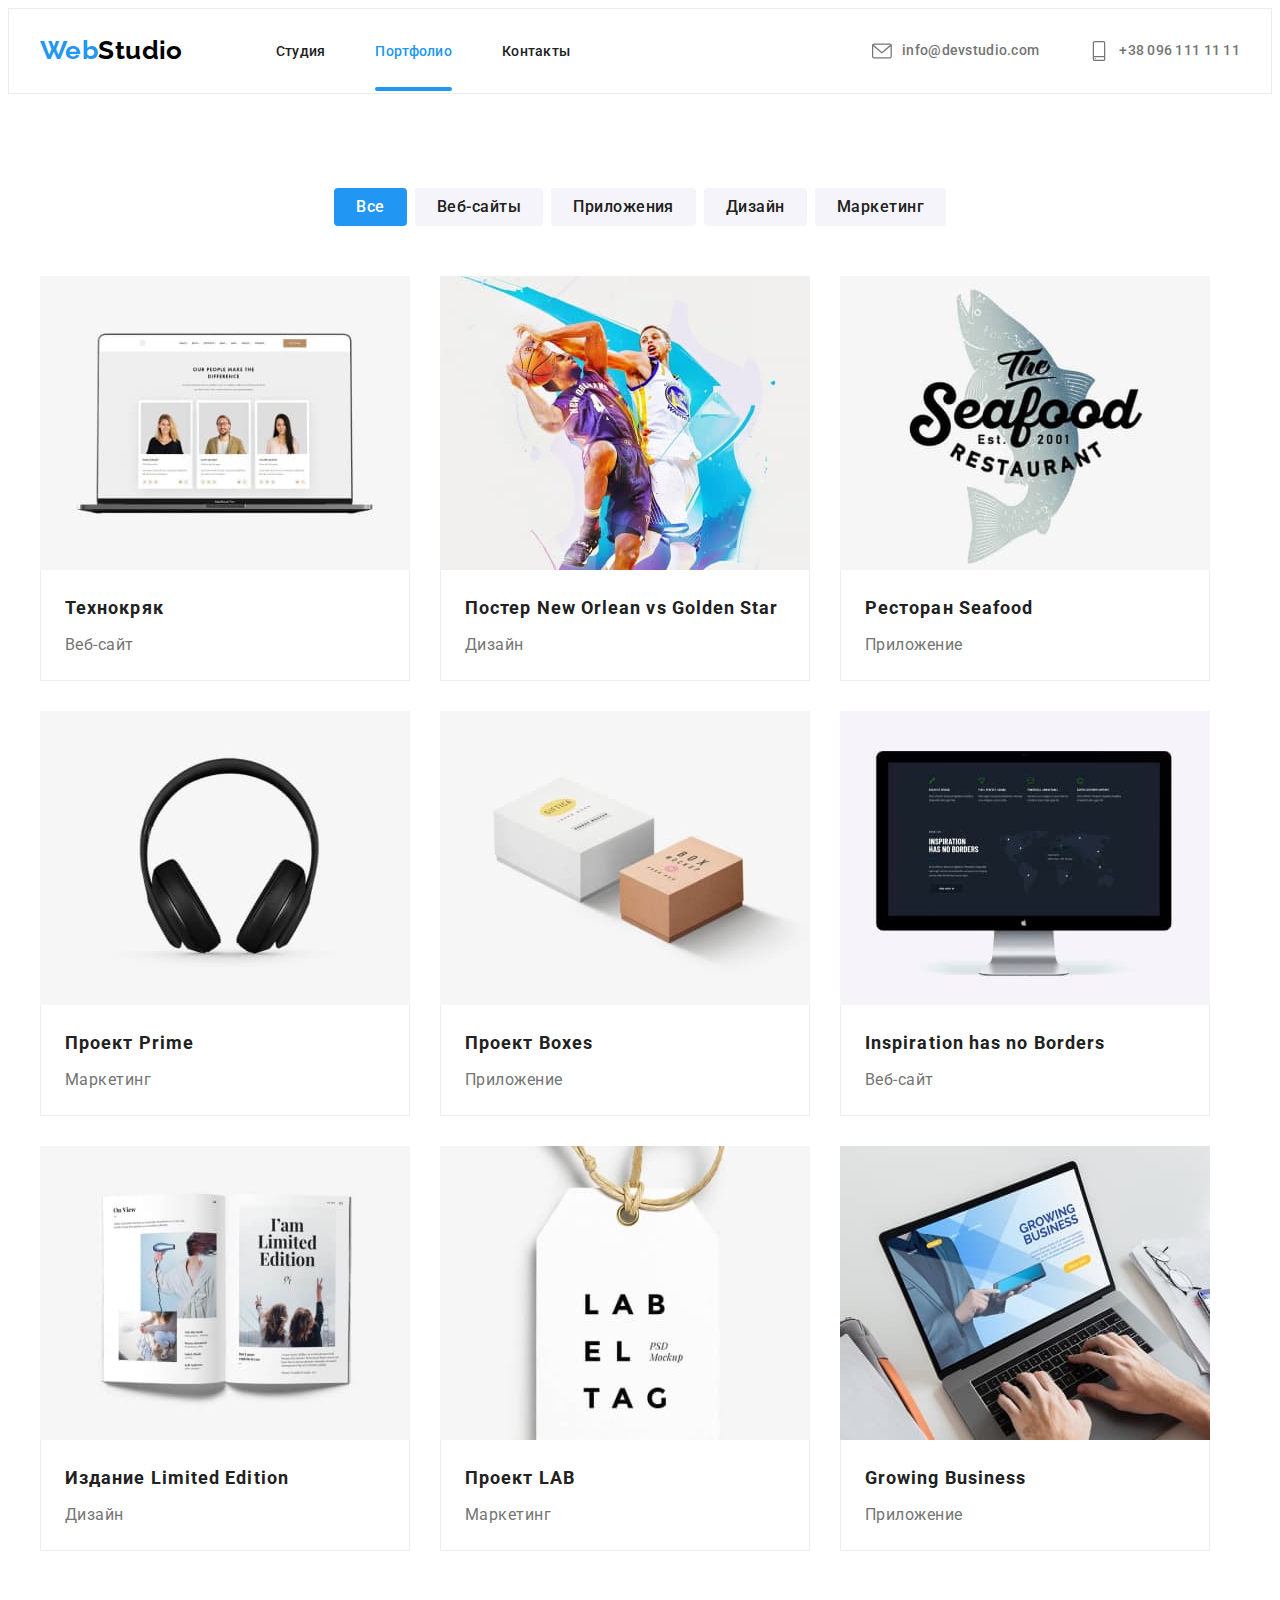
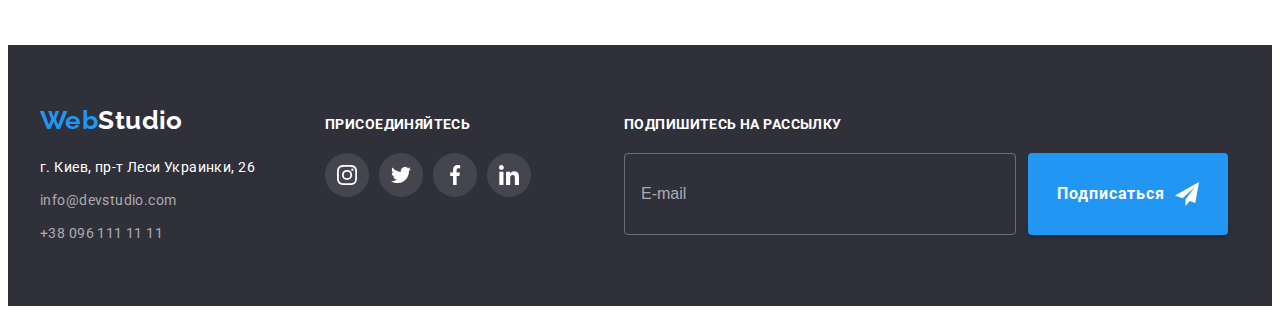
==== portfolio.html @ 76f9b417 "Додає файли ДЗ6" ====
<!DOCTYPE html>
<html lang="ru">
  <head>
    <meta charset="UTF-8" />
    <meta http-equiv="X-UA-Compatible" content="IE=edge" />
    <meta name="viewport" content="width=device-width, initial-scale=1.0" />
    <title>homework06</title>
    <link
      href="https://fonts.googleapis.com/css2?family=Raleway:wght@700&family=Roboto:wght@400;500;700;900&display=swap"
      rel="stylesheet"
    />
    <link
      rel="stylesheet"
      href="https://cdnjs.cloudflare.com/ajax/libs/modern-normalize/1.1.0/modern-normalize.min.css"
      integrity="sha512-wpPYUAdjBVSE4KJnH1VR1HeZfpl1ub8YT/NKx4PuQ5NmX2tKuGu6U/JRp5y+Y8XG2tV+wKQpNHVUX03MfMFn9Q=="
      crossorigin="anonymous"
      referrerpolicy="no-referrer"
    />
    <link rel="stylesheet" href="./css/styles.css" />
  </head>

  <body>
    <!-- Шапка сайта -->
    <header class="header">
      <div class="container page-top flex">
        <nav class="flex">
          <a href="./index.html" lang="en" class="logo link"> <span>Web</span>Studio</a>

          <ul class="site-nav list flex">
            <li class="site-nav-item"><a href="./index.html" class="link"> Студия</a></li>
            <li class="site-nav-item">
              <a href="./portfolio.html" class="link current"> Портфолио</a>
            </li>
            <li class="site-nav-item"><a href="" class="link"> Контакты</a></li>
          </ul>
        </nav>

        <ul class="contact-nav list flex">
          <li class="contact-nav-item">
            <a href="mailto:info@devstudio.com" class="link flex">
              <svg class="contact-icon" width="20" height="20">
                <use href="./images/icons.svg#icon-e-mail"></use>
              </svg>
              info@devstudio.com</a
            >
          </li>
          <li class="contact-nav-item">
            <a href="tel:+380961111111" class="link flex">
              <svg class="contact-icon" width="20" height="20">
                <use href="./images/icons.svg#icon-phone"></use>
              </svg>
              +38 096 111 11 11</a
            >
          </li>
        </ul>
      </div>
    </header>
    <main>
      <section class="section">
        <div class="container">
          <!-- Кнопки-фильтры -->
          <h1 class="visually-hidden">Наши работы</h1>
          <ul class="filter list flex">
            <li class="filter-item"><button type="button" class="button active">Все</button></li>
            <li class="filter-item"><button type="button" class="button">Веб-сайты</button></li>
            <li class="filter-item"><button type="button" class="button">Приложения</button></li>
            <li class="filter-item"><button type="button" class="button">Дизайн</button></li>
            <li class="filter-item"><button type="button" class="button">Маркетинг</button></li>
          </ul>

          <ul class="list examples flex">
            <li class="example-item">
              <a href="" class="link">
                <div class="example-thumb">
                  <img src="./images/tehnokryak.jpg" alt="Люди на экране монитора" width="370" />
                  <div class="example-overlay">
                    <p>
                      Ресурс предлагает комплексные предложения с разным уровнем функционала и
                      сервисов. Все это позволит посетителю получить исчерпывающие сведения о
                      компании или частном лице.
                    </p>
                  </div>
                </div>

                <div class="example-item-descr">
                  <h2 class="title">Технокряк</h2>
                  <p class="text">Веб-сайт</p>
                </div>
              </a>
            </li>

            <li class="example-item">
              <a href="" class="link">
                <div class="example-thumb">
                  <img src="./images/neworlean.jpg" alt="Игроки двух команд" width="370" />
                  <div class="example-overlay">
                    <p>
                      Ресурс предлагает комплексные предложения с разным уровнем функционала и
                      сервисов. Все это позволит посетителю получить исчерпывающие сведения о
                      компании или частном лице.
                    </p>
                  </div>
                </div>

                <div class="example-item-descr">
                  <h2 class="title">Постер New Orlean vs Golden Star</h2>
                  <p class="text">Дизайн</p>
                </div>
              </a>
            </li>

            <li class="example-item">
              <a href="" class="link">
                <div class="example-thumb">
                  <img src="./images/seafood.jpg" alt="Логотип ресторана" width="370" />
                  <div class="example-overlay">
                    <p>
                      Ресурс предлагает комплексные предложения с разным уровнем функционала и
                      сервисов. Все это позволит посетителю получить исчерпывающие сведения о
                      компании или частном лице.
                    </p>
                  </div>
                </div>

                <div class="example-item-descr">
                  <h2 class="title">Ресторан Seafood</h2>
                  <p class="text">Приложение</p>
                </div>
              </a>
            </li>

            <li class="example-item">
              <a href="" class="link">
                <div class="example-thumb">
                  <img src="./images/prime.jpg" alt="Наушники" width="370" />
                  <div class="example-overlay">
                    <p>
                      Ресурс предлагает комплексные предложения с разным уровнем функционала и
                      сервисов. Все это позволит посетителю получить исчерпывающие сведения о
                      компании или частном лице.
                    </p>
                  </div>
                </div>

                <div class="example-item-descr">
                  <h2 class="title">Проект Prime</h2>
                  <p class="text">Маркетинг</p>
                </div>
              </a>
            </li>

            <li class="example-item">
              <a href="" class="link">
                <div class="example-thumb">
                  <img src="./images/boxes.jpg" alt="Коробки" width="370" />
                  <div class="example-overlay">
                    <p>
                      Ресурс предлагает комплексные предложения с разным уровнем функционала и
                      сервисов. Все это позволит посетителю получить исчерпывающие сведения о
                      компании или частном лице.
                    </p>
                  </div>
                </div>

                <div class="example-item-descr">
                  <h2 class="title">Проект Boxes</h2>
                  <p class="text">Приложение</p>
                </div>
              </a>
            </li>

            <li class="example-item">
              <a href="" class="link">
                <div class="example-thumb">
                  <img src="./images/inspiration.jpg" alt="Монитор" width="370" />
                  <div class="example-overlay">
                    <p>
                      Ресурс предлагает комплексные предложения с разным уровнем функционала и
                      сервисов. Все это позволит посетителю получить исчерпывающие сведения о
                      компании или частном лице.
                    </p>
                  </div>
                </div>

                <div class="example-item-descr">
                  <h2 class="title">Inspiration has no Borders</h2>
                  <p class="text">Веб-сайт</p>
                </div>
              </a>
            </li>

            <li class="example-item">
              <a href="" class="link">
                <div class="example-thumb">
                  <img src="./images/limedition.jpg" alt="Журнал" width="370" />
                  <div class="example-overlay">
                    <p>
                      Ресурс предлагает комплексные предложения с разным уровнем функционала и
                      сервисов. Все это позволит посетителю получить исчерпывающие сведения о
                      компании или частном лице.
                    </p>
                  </div>
                </div>

                <div class="example-item-descr">
                  <h2 class="title">Издание Limited Edition</h2>
                  <p class="text">Дизайн</p>
                </div>
              </a>
            </li>

            <li class="example-item">
              <a href="" class="link">
                <div class="example-thumb">
                  <img src="./images/lab.jpg" alt="Бирка" width="370" />
                  <div class="example-overlay">
                    <p>
                      Ресурс предлагает комплексные предложения с разным уровнем функционала и
                      сервисов. Все это позволит посетителю получить исчерпывающие сведения о
                      компании или частном лице.
                    </p>
                  </div>
                </div>
                <div class="example-item-descr">
                  <h2 class="title">Проект LAB</h2>
                  <p class="text">Маркетинг</p>
                </div>
              </a>
            </li>

            <li class="example-item">
              <a href="" class="link">
                <div class="example-thumb">
                  <img
                    src="./images/growbusiness.jpg"
                    alt="Человек использует приложение"
                    width="370"
                  />
                  <div class="example-overlay">
                    <p>
                      Ресурс предлагает комплексные предложения с разным уровнем функционала и
                      сервисов. Все это позволит посетителю получить исчерпывающие сведения о
                      компании или частном лице.
                    </p>
                  </div>
                </div>
                <div class="example-item-descr">
                  <h2 class="title">Growing Business</h2>
                  <p class="text">Приложение</p>
                </div>
              </a>
            </li>
          </ul>
        </div>
      </section>
    </main>

    <!-- Футер -->
    <footer class="footer">
      <div class="container page-bottom flex">
        <div class="contacts">
          <a href="./index.html" lang="en" class="footer-logo link"> <span> Web</span>Studio</a>

          <address>
            <ul class="footer-nav list">
              <li><a href="" class="adress link"> г. Киев, пр-т Леси Украинки, 26</a></li>
              <li><a href="" class="email link"> info@devstudio.com</a></li>
              <li><a href="" class="tel link"> +38 096 111 11 11</a></li>
            </ul>
          </address>
        </div>

        <div class="social">
          <h3 class="social-title">присоединяйтесь</h3>
          <ul class="social-list list flex">
            <li>
              <a href="" class="social-link flex">
                <svg class="social-icon" width="20" height="20">
                  <use href="./images/icons.svg#icon-instagram"></use>
                </svg>
              </a>
            </li>
            <li>
              <a href="" class="social-link flex">
                <svg class="social-icon" width="20" height="20">
                  <use href="./images/icons.svg#icon-twitter"></use>
                </svg>
              </a>
            </li>
            <li>
              <a href="" class="social-link flex">
                <svg class="social-icon" width="20" height="20">
                  <use href="./images/icons.svg#icon-facebook"></use>
                </svg>
              </a>
            </li>
            <li>
              <a href="" class="social-link flex">
                <svg class="social-icon" width="20" height="20">
                  <use href="./images/icons.svg#icon-linkedin"></use>
                </svg>
              </a>
            </li>
          </ul>
        </div>

        <form class="subscrip">
          <h3 class="subscrip-title">Подпишитесь на рассылку</h3>
          <div class="flex">
            <input type="email" placeholder="E-mail" class="subscrip-input" />
            <button type="submit" class="subscrip-button">
              Подписаться
              <svg class="subscrip-icon" width="24" height="24">
                <use href="./images/icons.svg#icon-send"></use>
              </svg>
            </button>
          </div>
        </form>
      </div>
    </footer>
  </body>
</html>
---- css/styles.css ----
:root {
  /* Text color */
  --primary-text-color: #212121;
  --secondary-text-color: #757575;
  --accent-color: #2196f3;
  --studio-in-heder: #000000;

  /* Bg color */
  --primery-background-color: #ffffff;
  --secondary-background-color: #f5f4fa;
  --background-color-footer: #2f303a;
  --background-color-hero: #c4c4c4;
  --icon-color: #afb1b8;

  /* Grid */
  /* Others */
  --timing-function: cubic-bezier(0.4, 0, 0.2, 1);
}

body {
  background-color: var(--primery-background-color);
  color: var(--primary-text-color);
  font-family: Roboto, sans-serif;
  font-size: 14px;
  letter-spacing: 0.03em;
}

/* Utils */
.list {
  padding: 0;
  margin: 0;
  list-style: none;
}

.link {
  text-decoration: none;
}

.flex {
  display: flex;
}

.container {
  margin-left: auto;
  margin-right: auto;
  width: 1200px;
  padding-left: 15px;
  padding-right: 15px;
}

img {
  display: block;
}

/* Шапка сайта */
.header {
  border: 1px solid #ececec;
}

.page-top {
  justify-content: space-between;
  align-items: center;
}

.logo {
  padding-top: 24px;
  padding-bottom: 25px;
  margin-right: 93px;

  color: var(--studio-in-heder);
  font-family: Raleway, sans-serif;
  font-weight: 700;
  font-size: 26px;
  line-height: 1.19;
}

.logo span {
  color: var(--accent-color);
}

/* Site nav */

.header nav {
  justify-content: center;
  align-items: center;
}

.site-nav-item:not(:last-child),
.contact-nav-item:not(:last-child) {
  margin-right: 50px;
}

.site-nav .link,
.contact-nav .link {
  padding-top: 32px;
  padding-bottom: 32px;
  justify-content: center;
  align-items: center;

  color: var(--primary-text-color);
  font-weight: 500;
  line-height: 1.14;
  letter-spacing: 0.02em;
  transition: color 250ms var(--timing-function);
}

.contact-nav .link {
  color: var(--secondary-text-color);
}

.contact-nav-item {
  align-items: center;
}

.site-nav-item .link:hover,
.site-nav-item .link:focus {
  color: var(--accent-color);
}

.contact-nav-item .link:hover,
.contact-nav-item .link:focus {
  color: var(--accent-color);
}

.contact-icon {
  margin-right: 10px;
  fill: var(--secondary-text-color);
  transition: fill 250ms var(--timing-function);
}

.contact-nav-item .link:hover .contact-icon,
.contact-nav-item .link:focus .contact-icon {
  fill: var(--accent-color);
}

.site-nav .link.current {
  color: var(--accent-color);
  /* outline: 1px solid red; */
  position: relative;
}

.site-nav .link.current::after {
  content: ' ';
  display: block;
  margin-top: 28px;
  position: absolute;
  bottom: 0;
  left: 0;
  width: 100%;
  height: 4px;
  background-color: var(--accent-color);
  border-radius: 2px;
}

/* Hero */
.hero {
  padding-top: 200px;
  padding-bottom: 200px;
  text-align: center;
  max-width: 1600px;
  margin-left: auto;
  margin-right: auto;
  background-image: linear-gradient(to right, rgba(47, 48, 58, 0.4), rgba(47, 48, 58, 0.4)),
    url(../images/bg-picture.jpg);
  background-size: cover;
  background-repeat: no-repeat;
  background-position: center;

  background-color: var(--background-color-hero);
}

.hero-title {
  margin-top: 0;
  margin-bottom: 30px;
  margin-left: auto;
  margin-right: auto;
  width: 696px;

  color: var(--primery-background-color);
  font-weight: 900;
  font-size: 44px;
  line-height: 1.36;
  letter-spacing: 0.06em;
  text-transform: uppercase;
}

.hero .button,
.subscrip-button,
.form-button {
  min-width: 200px;
  padding: 10px 10px;
  border-width: 0;

  color: var(--primery-background-color);
  background-color: var(--accent-color);
  font-family: inherit;
  font-weight: 700;
  font-size: 16px;
  line-height: 1.88;
  letter-spacing: 0.06em;
  box-shadow: 0px 4px 4px rgba(0, 0, 0, 0.15);
  border-radius: 4px;
  cursor: pointer;

  transition: background-color 250ms var(--timing-function);
}

.hero .button:hover,
.hero .button:focus {
  background-color: #188ce8;
}

/* Section */
.section {
  padding-top: 94px;
  padding-bottom: 94px;
}

.section-title {
  margin-top: 0;
  margin-bottom: 50px;

  color: var(--primary-text-color);
  font-size: 36px;
  line-height: 1.17;
  text-align: center;
}

/* Преимущества */

.visually-hidden {
  position: absolute;
  white-space: nowrap;
  width: 1px;
  height: 1px;
  overflow: hidden;
  border: 0;
  padding: 0;
  clip: rect(0 0 0 0);
  clip-path: inset(50%);
  margin: -1px;
}

.feature {
  padding-bottom: 0;
}

.feature-item {
  width: calc((100%-90px) / 4);
}

.feature-item:not(:last-child) {
  margin-right: 30px;
}

.feature-icon {
  background-color: var(--secondary-background-color);
  height: 120px;
  margin-bottom: 30px;
  justify-content: center;
  align-items: center;
}

.feature-list .title {
  margin-top: 0;
  margin-bottom: 10px;

  font-size: 14px;
  line-height: 1.14;
  text-transform: uppercase;
}

.feature-list .text {
  margin-top: 0;
  margin-bottom: 0;

  color: var(--secondary-text-color);
  font-weight: 400;
  line-height: 1.71;
}

/*  Чем мы занимаемся*/

.activvity-item:not(:last-child) {
  margin-right: 30px;
}

.activvity-item {
  position: relative;
}

.activvity-item-text {
  position: absolute;
  right: 0;
  bottom: 0;
  margin: 0;
  padding-top: 27px;
  padding-bottom: 27px;
  width: 370px;
  height: 70px;
  background-color: rgba(47, 48, 58, 0.8);
  font-weight: 700;
  line-height: 1.14;
  text-align: center;
  text-transform: uppercase;

  color: var(--primery-background-color);
}

/*   Наша команда */
.team-member-item {
  width: calc((100%-90px) / 4);
  box-shadow: 0px 1px 3px rgba(0, 0, 0, 0.12), 0px 1px 1px rgba(0, 0, 0, 0.14),
    0px 2px 1px rgba(0, 0, 0, 0.2);
  border-radius: 0px 0px 4px 4px;
}

.team-member-item:not(:last-child) {
  margin-right: 30px;
}
.team-member-descr {
  padding-top: 30px;
  padding-bottom: 30px;
  text-align: center;
}

.team-member .title {
  margin-top: 0;
  margin-bottom: 10px;

  font-weight: 500;
  font-size: 16px;
  line-height: 1.19;
}

.team-member .text {
  margin-top: 0;
  margin-bottom: 16px;

  color: var(--secondary-text-color);
  font-size: 16px;
  line-height: 1.19;
}
.team {
  background-color: var(--secondary-background-color);
}

.social-list {
  justify-content: center;
}

.social-link {
  width: 44px;
  height: 44px;
  justify-content: center;
  align-items: center;
  border-radius: 50%;
  transition: background-color 250ms var(--timing-function);
}

.social-link:hover,
.social-link:focus {
  background-color: var(--accent-color);
}

.social-list li:not(:last-child) {
  margin-right: 10px;
}
.social-icon {
  fill: var(--icon-color);
  transition: fill 250ms var(--timing-function);
}

.social-link:hover .social-icon,
.social-link:focus .social-icon {
  fill: var(--primery-background-color);
}

/* Постоянные клиенты */
.client-list {
  justify-content: center;
}

.client-list li:not(:last-child) {
  margin-right: 30px;
}

.client-item {
  justify-content: center;
  align-items: center;
  width: 170px;
  height: 92px;
  border: 1px solid var(--icon-color);
  border-radius: 4px;
  transition: border-color 250ms var(--timing-function);
}

.client-item:hover,
.client-item:focus {
  border-color: var(--accent-color);
}

.client-icon {
  fill: var(--icon-color);
  transition: fill 250ms var(--timing-function);
}

.client-item:hover .client-icon,
.client-item:focus .client-icon {
  fill: var(--accent-color);
}

/* Футер */
.footer {
  background-color: var(--background-color-footer);
  padding-top: 60px;
  padding-bottom: 60px;
}
.page-bottom {
  align-items: baseline;
}

.contacts {
  margin-right: 70px;
}

.footer-logo {
  display: block;

  margin-bottom: 20px;

  color: var(--primery-background-color);
  font-family: Raleway, sans-serif;
  font-weight: 700;
  font-size: 26px;
  line-height: 1.19;
}

.footer-logo span {
  color: var(--accent-color);
}

.footer-nav li:not(:last-child) {
  margin-bottom: 9px;
}

.footer-nav .adress {
  color: var(--primery-background-color);
  font-weight: 400;
  line-height: 1.71;
  font-style: normal;
}

.footer-nav .email,
.footer-nav .tel {
  margin-top: 9px;

  color: rgba(255, 255, 255, 0.6);
  font-weight: 400;
  line-height: 1.71;
  font-style: normal;
}

.footer-nav .email:hover,
.footer-nav .email:focus,
.footer-nav .tel:hover,
.footer-nav .tel:focus {
  color: var(--accent-color);
}
.social .social-link {
  background-color: rgba(255, 255, 255, 0.1);
  transition: background-color 250ms var(--timing-function);
}
.social {
  margin-right: 93px;
}

.social .social-link:hover,
.social .social-link:focus {
  background-color: var(--accent-color);
}
.social .social-list {
  padding-bottom: 0;
}
.social .social-icon {
  fill: var(--primery-background-color);
}

.social-title,
.subscrip-title {
  font-weight: 700;
  font-size: 14px;
  line-height: 1.14;
  text-transform: uppercase;
  color: var(--primery-background-color);
  margin-bottom: 20px;
  margin-top: 0;
}

.subscrip-input {
  width: 358px;
  height: 50px;
  margin-right: 12px;
  padding: 15px 16px;
  border: 1px solid rgba(255, 255, 255, 0.3);
  border-radius: 4px;
  background-color: transparent;
  color: rgba(255, 255, 255, 0.6);
}

.subscrip-button {
  display: inline-flex;
  justify-content: center;
  align-items: center;
}
.subscrip-icon {
  margin-left: 10px;
  fill: var(--primery-background-color);
}

.subscrip .subscrip-input::placeholder {
  font-weight: 400;
  font-size: 16px;
  line-height: 1.25;
  color: rgba(255, 255, 255, 0.6);
}

/* Страница  Portfolio */

.filter {
  justify-content: center;
  margin-bottom: 50px;
}
.filter-item:not(:last-child) {
  margin-right: 8px;
}

.button {
  min-width: 73px;
  padding: 6px 22px;
  border-radius: 4px;
  border: none;
  box-shadow: none;

  color: var(--primary-text-color);
  background-color: var(--secondary-background-color);
  font-family: inherit;
  font-weight: 500;
  font-size: 16px;
  line-height: 1.62;
  letter-spacing: 0.03em;
  text-align: center;
  cursor: pointer;

  transition: background-color 250ms var(--timing-function), color 250ms var(--timing-function),
    box-shadow 250ms var(--timing-function);
}

.button:hover,
.button:focus {
  color: var(--primery-background-color);
  background-color: var(--accent-color);
  box-shadow: 0px 3px 1px rgba(0, 0, 0, 0.1), 0px 1px 2px rgba(0, 0, 0, 0.08),
    0px 2px 2px rgba(0, 0, 0, 0.12);
}

.button.active {
  color: var(--primery-background-color);
  background-color: var(--accent-color);
}

/* Примеры работ */
.examples {
  flex-wrap: wrap;
}
.example-item {
  width: 370px;
  margin-right: 30px;
  margin-bottom: 30px;
}

.example-item .link {
  display: block;
  box-shadow: none;
  transition: box-shadow 250ms var(--timing-function);
}

.example-item .link:hover,
.example-item .link:focus {
  box-shadow: 0px 1px 1px rgba(0, 0, 0, 0.12), 0px 4px 4px rgba(0, 0, 0, 0.06),
    1px 4px 6px rgba(0, 0, 0, 0.16);
}

.example-item:nth-child(3n) {
  margin-right: 0;
}

.example-item:nth-last-child(-n + 3) {
  margin-bottom: 0;
}

.example-thumb {
  position: relative;
  overflow: hidden;
}

.example-overlay {
  position: absolute;
  top: 0;
  right: 0;
  width: 100%;
  height: 100%;
  padding: 63px 24px;

  transform: translateY(100%);
  transition: transform 250ms var(--timing-function);
  opacity: 1;

  font-weight: 400;
  font-size: 18px;
  line-height: 1.56;
  letter-spacing: 0.03em;
  color: #ffffff;
  background: rgba(33, 150, 243, 0.9);
}
.example-item:hover .example-overlay {
  transform: translateY(0%);
}

.example-item-descr {
  padding-top: 20px;
  padding-bottom: 20px;
  padding-left: 24px;
  padding-right: 24px;
  border-bottom: 1px solid #eeeeee;
  border-right: 1px solid #eeeeee;
  border-left: 1px solid #eeeeee;
}

.examples .text {
  margin-top: 0;
  margin-bottom: 0;

  color: var(--secondary-text-color);
  font-weight: 400;
  font-size: 16px;
  line-height: 1.88;
  letter-spacing: 0.03em;
}

.examples .title {
  margin-top: 0;
  margin-bottom: 4px;

  color: var(--primary-text-color);
  font-weight: 700;
  font-size: 18px;
  line-height: 2;
  letter-spacing: 0.06em;
}

/* Модальное окно */
.backdrop {
  position: fixed;
  left: 0;
  top: 0;

  width: 100%;
  height: 100%;
  background-color: rgba(0, 0, 0, 0.4);
  opacity: 1;
  visibility: visible;

  transition: visibility 550ms var(--timing-function), opacity 550ms var(--timing-function);
}
.backdrop.is-hidden {
  visibility: hidden;
  opacity: 0;
  pointer-events: none;
}

.backdrop.is-hidden .modal {
  transform: translate(-50%, -50%) scale(0.2);
}

.modal {
  position: absolute;
  top: 50%;
  left: 50%;
  padding: 40px;
  width: 528px;
  min-height: 581px;
  background-color: var(--primery-background-color);
  transform: translate(-50%, -50%) scale(1);

  transition: transform 500ms var(--timing-function);
}

.modal-button {
  position: fixed;
  top: 8px;
  right: 8px;
  width: 30px;
  height: 30px;
  border: 1px solid rgba(0, 0, 0, 0.1);
  border-radius: 50%;
  padding: 6px;
  justify-content: center;
  align-items: center;
  background-color: var(--primery-background-color);
  fill: #000000;
  cursor: pointer;
}

.modal-icon {
  fill: #000000;

  transition: fill 250ms var(--timing-function);
}

.modal-button:hover .modal-icon,
.modal-button:focus .modal-icon {
  fill: var(--accent-color);
}

.modal-button:hover,
.modal-button:focus {
  outline: transparent;
}

.modal-title {
  margin-top: 0;
  margin-bottom: 12px;
  font-weight: 700;
  font-size: 20px;
  line-height: 23px;
  text-align: center;
}
/* Форма */

.form-field {
  position: relative;
  flex-direction: column;
  margin-bottom: 10px;
}

.form-label {
  margin-bottom: 4px;
  font-weight: 400;
  font-size: 12px;
  line-height: 1.14;
  letter-spacing: 0.01em;
  color: var(--secondary-text-color);
}

.form-input {
  border: 1px solid rgba(33, 33, 33, 0.2);
  border-radius: 4px;
  padding: 12px 11px;
  padding-left: 42px;
  height: 40px;
  outline: transparent;

  transition: border 250ms var(--timing-function);
}

.form-icon {
  position: absolute;
  bottom: 11px;
  left: 12px;
  fill: var(--primary-text-color);
  pointer-events: none;

  transition: fill 250ms var(--timing-function);
}

.form-field:hover .form-icon,
.form-field:focus-within .form-icon {
  fill: var(--accent-color);
}

.form-field:hover .form-input,
.form-field:focus-within .form-input {
  border: 1px solid #2196f3;
}

.form-field.comment {
  margin-bottom: 20px;
}
.form-field.comment .comment-text {
  min-height: 120px;
  padding: 12px 16px;
  border: 1px solid rgba(33, 33, 33, 0.2);
  border-radius: 4px;
  outline: transparent;
  resize: none;

  transition: border 250ms var(--timing-function);
}

.form-field:hover .comment-text,
.form-field:focus-within .comment-text {
  border: 1px solid #2196f3;
}

.form-field.comment .comment-text::placeholder {
  font-weight: 400;
  font-size: 12px;
  line-height: 1.17;
  letter-spacing: 0.01em;

  color: rgba(117, 117, 117, 0.5);
}

.checkbox-label {
  flex-direction: row;
  margin-bottom: 30px;
  align-items: center;
  justify-content: center;
}
.policy-checkbox {
  position: absolute;
  white-space: nowrap;
  width: 1px;
  height: 1px;
  overflow: hidden;
  border: 0;
  padding: 0;
  clip: rect(0 0 0 0);
  clip-path: inset(50%);
  margin: -1px;
}
.checkbox-text {
  font-weight: 400;
  line-height: 1.71;
  color: var(--secondary-text-color);
}

.policy-link {
  color: var(--accent-color);
}

.policy-icon {
  display: inline-block;
  width: 16px;
  height: 15px;
  margin-right: 8px;
  border: 2px solid #212121;

  border-radius: 4px;
}

.policy-checkbox:checked + .policy-icon {
  border: transparent;
  background-image: url(../images/icons/icon-check.svg);
}

.policy-checkbox:focus-within + .policy-icon {
  border: transparent;
  background-image: url(../images/icons/icon-check.svg);
}

.form-button {
  display: block;
  margin-right: auto;
  margin-left: auto;

  transition: background-color 250ms var(--timing-function);
}

.form-button:hover,
.form-button:focus {
  background-color: #188ce8;
  outline: transparent;
}
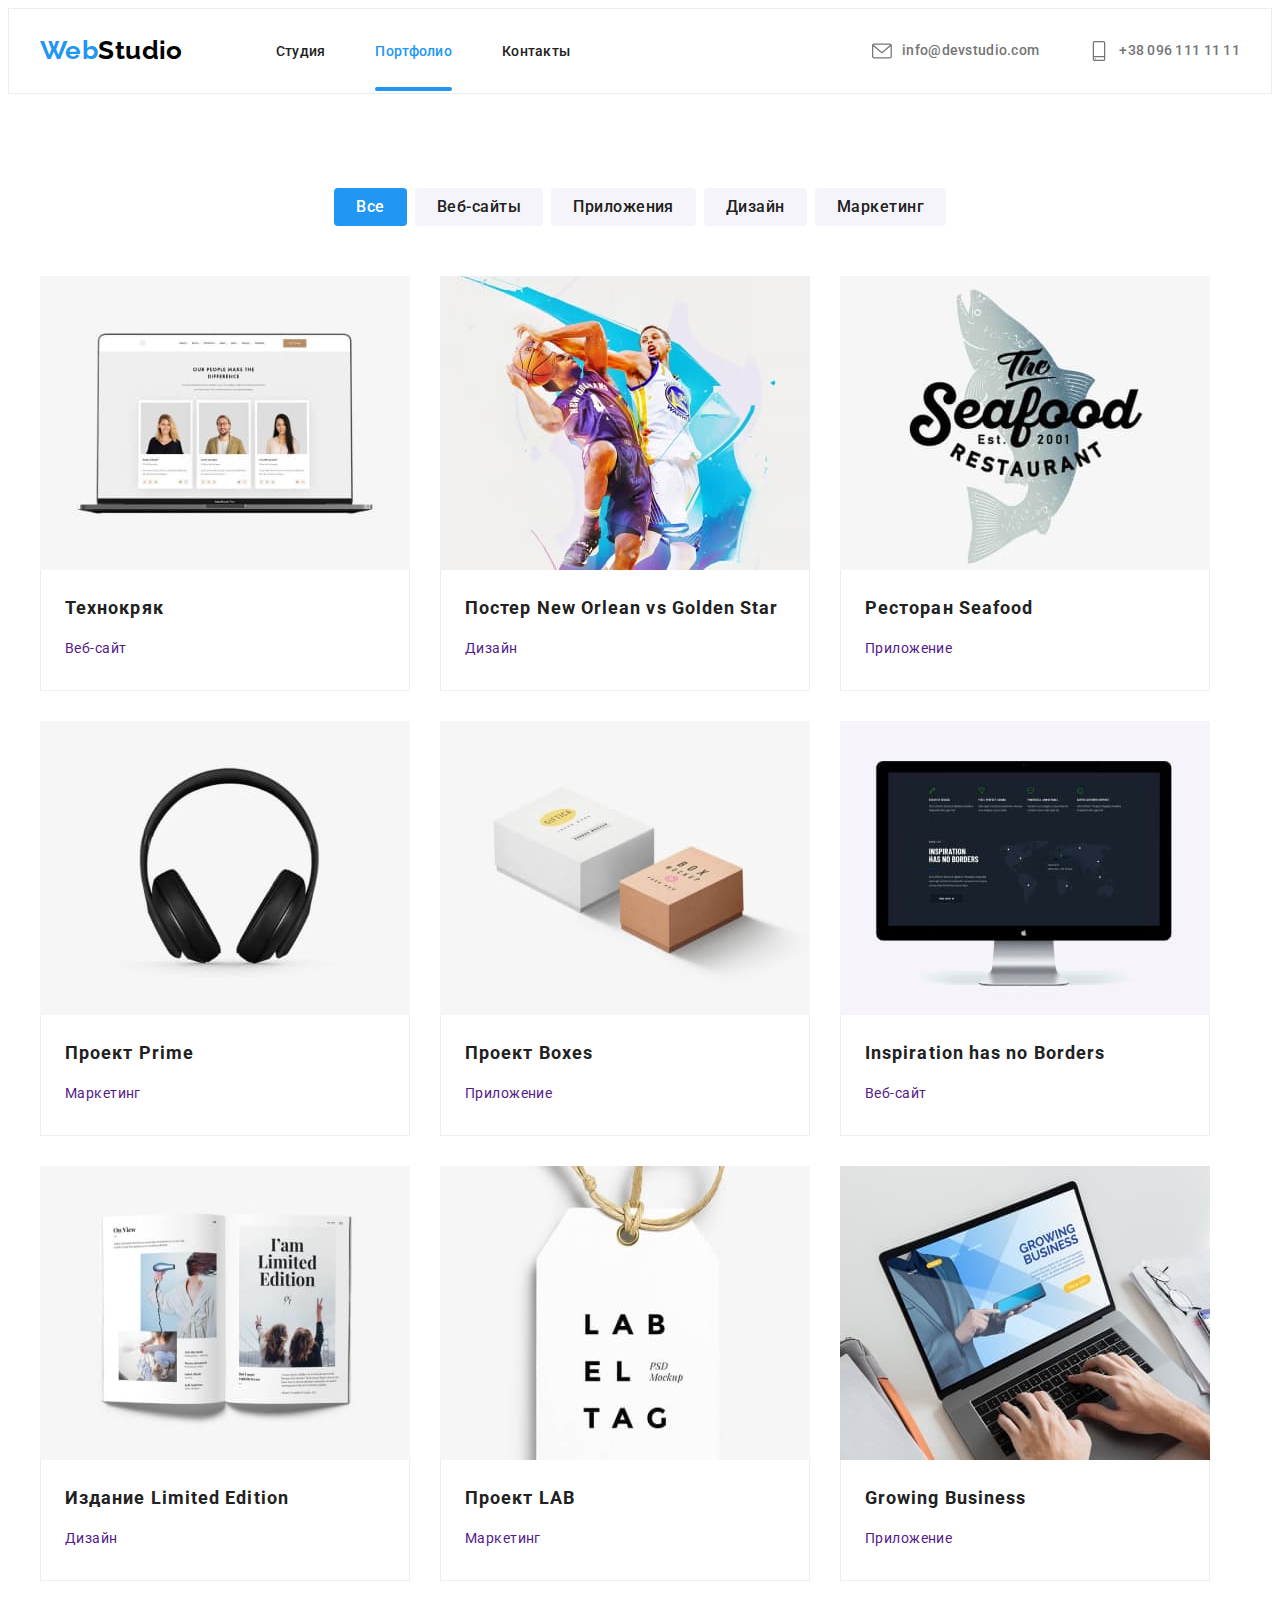
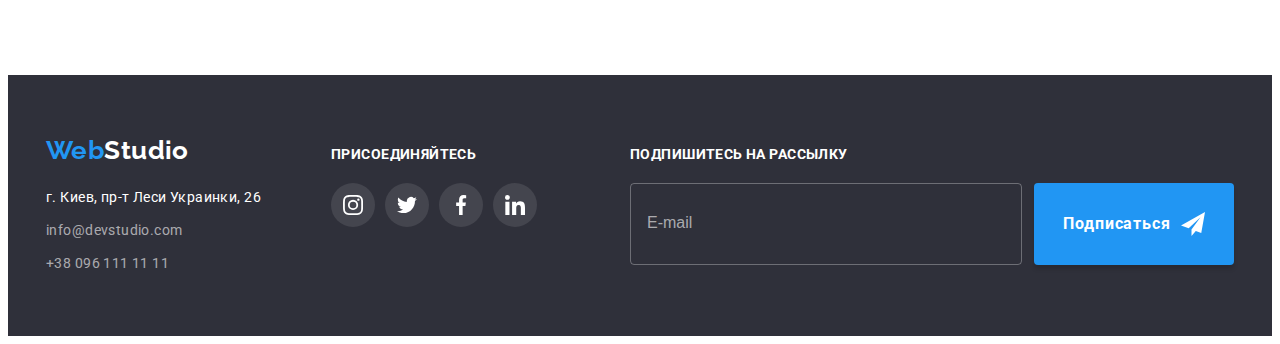
==== commit aa104bee: "Додає класи за методологією БЕМ" ====
--- a/portfolio.html
+++ b/portfolio.html
@@ -4,7 +4,7 @@
     <meta charset="UTF-8" />
     <meta http-equiv="X-UA-Compatible" content="IE=edge" />
     <meta name="viewport" content="width=device-width, initial-scale=1.0" />
-    <title>homework06</title>
+    <title>homework07</title>
     <link
       href="https://fonts.googleapis.com/css2?family=Raleway:wght@700&family=Roboto:wght@400;500;700;900&display=swap"
       rel="stylesheet"
@@ -22,31 +22,37 @@
   <body>
     <!-- Шапка сайта -->
     <header class="header">
-      <div class="container page-top flex">
-        <nav class="flex">
-          <a href="./index.html" lang="en" class="logo link"> <span>Web</span>Studio</a>
+      <div class="container header__settings flex">
+        <nav class="header__nav flex">
+          <a href="./index.html" lang="en" class="logo header__logo link">
+            <span class="logo__accent">Web</span>Studio</a
+          >
 
           <ul class="site-nav list flex">
-            <li class="site-nav-item"><a href="./index.html" class="link"> Студия</a></li>
-            <li class="site-nav-item">
-              <a href="./portfolio.html" class="link current"> Портфолио</a>
-            </li>
-            <li class="site-nav-item"><a href="" class="link"> Контакты</a></li>
+            <li class="site-nav__item">
+              <a href="./index.html" class="site-nav__link link"> Студия</a>
+            </li>
+            <li class="site-nav__item">
+              <a href="./portfolio.html" class="site-nav__link link site-nav__link--current">
+                Портфолио</a
+              >
+            </li>
+            <li class="site-nav__item"><a href="" class="site-nav__link link"> Контакты</a></li>
           </ul>
         </nav>
 
         <ul class="contact-nav list flex">
-          <li class="contact-nav-item">
-            <a href="mailto:info@devstudio.com" class="link flex">
-              <svg class="contact-icon" width="20" height="20">
+          <li class="contact-nav__item">
+            <a href="mailto:info@devstudio.com" class="contact-nav__link link flex">
+              <svg class="contact__icon" width="20" height="20">
                 <use href="./images/icons.svg#icon-e-mail"></use>
               </svg>
               info@devstudio.com</a
             >
           </li>
-          <li class="contact-nav-item">
-            <a href="tel:+380961111111" class="link flex">
-              <svg class="contact-icon" width="20" height="20">
+          <li class="contact-nav__item">
+            <a href="tel:+380961111111" class="contact-nav__link link flex">
+              <svg class="contact__icon" width="20" height="20">
                 <use href="./images/icons.svg#icon-phone"></use>
               </svg>
               +38 096 111 11 11</a
@@ -61,192 +67,202 @@
           <!-- Кнопки-фильтры -->
           <h1 class="visually-hidden">Наши работы</h1>
           <ul class="filter list flex">
-            <li class="filter-item"><button type="button" class="button active">Все</button></li>
-            <li class="filter-item"><button type="button" class="button">Веб-сайты</button></li>
-            <li class="filter-item"><button type="button" class="button">Приложения</button></li>
-            <li class="filter-item"><button type="button" class="button">Дизайн</button></li>
-            <li class="filter-item"><button type="button" class="button">Маркетинг</button></li>
+            <li class="filter__item">
+              <button type="button" class="filter__button filter__button--active">Все</button>
+            </li>
+            <li class="filter__item">
+              <button type="button" class="filter__button">Веб-сайты</button>
+            </li>
+            <li class="filter__item">
+              <button type="button" class="filter__button">Приложения</button>
+            </li>
+            <li class="filter__item">
+              <button type="button" class="filter__button">Дизайн</button>
+            </li>
+            <li class="filter__item">
+              <button type="button" class="filter__button">Маркетинг</button>
+            </li>
           </ul>
 
-          <ul class="list examples flex">
-            <li class="example-item">
-              <a href="" class="link">
-                <div class="example-thumb">
+          <ul class="card-set list flex">
+            <li class="card-set__item">
+              <a href="" class="example link">
+                <div class="example__thumb">
                   <img src="./images/tehnokryak.jpg" alt="Люди на экране монитора" width="370" />
-                  <div class="example-overlay">
-                    <p>
-                      Ресурс предлагает комплексные предложения с разным уровнем функционала и
-                      сервисов. Все это позволит посетителю получить исчерпывающие сведения о
-                      компании или частном лице.
-                    </p>
-                  </div>
-                </div>
-
-                <div class="example-item-descr">
-                  <h2 class="title">Технокряк</h2>
-                  <p class="text">Веб-сайт</p>
-                </div>
-              </a>
-            </li>
-
-            <li class="example-item">
-              <a href="" class="link">
-                <div class="example-thumb">
+                  <div class="example__overlay">
+                    <p>
+                      Ресурс предлагает комплексные предложения с разным уровнем функционала и
+                      сервисов. Все это позволит посетителю получить исчерпывающие сведения о
+                      компании или частном лице.
+                    </p>
+                  </div>
+                </div>
+
+                <div class="example__descr">
+                  <h2 class="example__title">Технокряк</h2>
+                  <p class="example__text">Веб-сайт</p>
+                </div>
+              </a>
+            </li>
+
+            <li class="card-set__item">
+              <a href="" class="example link">
+                <div class="example__thumb">
                   <img src="./images/neworlean.jpg" alt="Игроки двух команд" width="370" />
-                  <div class="example-overlay">
-                    <p>
-                      Ресурс предлагает комплексные предложения с разным уровнем функционала и
-                      сервисов. Все это позволит посетителю получить исчерпывающие сведения о
-                      компании или частном лице.
-                    </p>
-                  </div>
-                </div>
-
-                <div class="example-item-descr">
-                  <h2 class="title">Постер New Orlean vs Golden Star</h2>
-                  <p class="text">Дизайн</p>
-                </div>
-              </a>
-            </li>
-
-            <li class="example-item">
-              <a href="" class="link">
-                <div class="example-thumb">
+                  <div class="example__overlay">
+                    <p>
+                      Ресурс предлагает комплексные предложения с разным уровнем функционала и
+                      сервисов. Все это позволит посетителю получить исчерпывающие сведения о
+                      компании или частном лице.
+                    </p>
+                  </div>
+                </div>
+
+                <div class="example__descr">
+                  <h2 class="example__title">Постер New Orlean vs Golden Star</h2>
+                  <p class="example__text">Дизайн</p>
+                </div>
+              </a>
+            </li>
+
+            <li class="card-set__item">
+              <a href="" class="example link">
+                <div class="example__thumb">
                   <img src="./images/seafood.jpg" alt="Логотип ресторана" width="370" />
-                  <div class="example-overlay">
-                    <p>
-                      Ресурс предлагает комплексные предложения с разным уровнем функционала и
-                      сервисов. Все это позволит посетителю получить исчерпывающие сведения о
-                      компании или частном лице.
-                    </p>
-                  </div>
-                </div>
-
-                <div class="example-item-descr">
-                  <h2 class="title">Ресторан Seafood</h2>
-                  <p class="text">Приложение</p>
-                </div>
-              </a>
-            </li>
-
-            <li class="example-item">
-              <a href="" class="link">
-                <div class="example-thumb">
+                  <div class="example__overlay">
+                    <p>
+                      Ресурс предлагает комплексные предложения с разным уровнем функционала и
+                      сервисов. Все это позволит посетителю получить исчерпывающие сведения о
+                      компании или частном лице.
+                    </p>
+                  </div>
+                </div>
+
+                <div class="example__descr">
+                  <h2 class="example__title">Ресторан Seafood</h2>
+                  <p class="example__text">Приложение</p>
+                </div>
+              </a>
+            </li>
+
+            <li class="card-set__item">
+              <a href="" class="example link">
+                <div class="example__thumb">
                   <img src="./images/prime.jpg" alt="Наушники" width="370" />
-                  <div class="example-overlay">
-                    <p>
-                      Ресурс предлагает комплексные предложения с разным уровнем функционала и
-                      сервисов. Все это позволит посетителю получить исчерпывающие сведения о
-                      компании или частном лице.
-                    </p>
-                  </div>
-                </div>
-
-                <div class="example-item-descr">
-                  <h2 class="title">Проект Prime</h2>
-                  <p class="text">Маркетинг</p>
-                </div>
-              </a>
-            </li>
-
-            <li class="example-item">
-              <a href="" class="link">
-                <div class="example-thumb">
+                  <div class="example__overlay">
+                    <p>
+                      Ресурс предлагает комплексные предложения с разным уровнем функционала и
+                      сервисов. Все это позволит посетителю получить исчерпывающие сведения о
+                      компании или частном лице.
+                    </p>
+                  </div>
+                </div>
+
+                <div class="example__descr">
+                  <h2 class="example__title">Проект Prime</h2>
+                  <p class="example__text">Маркетинг</p>
+                </div>
+              </a>
+            </li>
+
+            <li class="card-set__item">
+              <a href="" class="example link">
+                <div class="example__thumb">
                   <img src="./images/boxes.jpg" alt="Коробки" width="370" />
-                  <div class="example-overlay">
-                    <p>
-                      Ресурс предлагает комплексные предложения с разным уровнем функционала и
-                      сервисов. Все это позволит посетителю получить исчерпывающие сведения о
-                      компании или частном лице.
-                    </p>
-                  </div>
-                </div>
-
-                <div class="example-item-descr">
-                  <h2 class="title">Проект Boxes</h2>
-                  <p class="text">Приложение</p>
-                </div>
-              </a>
-            </li>
-
-            <li class="example-item">
-              <a href="" class="link">
-                <div class="example-thumb">
+                  <div class="example__overlay">
+                    <p>
+                      Ресурс предлагает комплексные предложения с разным уровнем функционала и
+                      сервисов. Все это позволит посетителю получить исчерпывающие сведения о
+                      компании или частном лице.
+                    </p>
+                  </div>
+                </div>
+
+                <div class="example__descr">
+                  <h2 class="example__title">Проект Boxes</h2>
+                  <p class="example__text">Приложение</p>
+                </div>
+              </a>
+            </li>
+
+            <li class="card-set__item">
+              <a href="" class="example link">
+                <div class="example__thumb">
                   <img src="./images/inspiration.jpg" alt="Монитор" width="370" />
-                  <div class="example-overlay">
-                    <p>
-                      Ресурс предлагает комплексные предложения с разным уровнем функционала и
-                      сервисов. Все это позволит посетителю получить исчерпывающие сведения о
-                      компании или частном лице.
-                    </p>
-                  </div>
-                </div>
-
-                <div class="example-item-descr">
-                  <h2 class="title">Inspiration has no Borders</h2>
-                  <p class="text">Веб-сайт</p>
-                </div>
-              </a>
-            </li>
-
-            <li class="example-item">
-              <a href="" class="link">
-                <div class="example-thumb">
+                  <div class="example__overlay">
+                    <p>
+                      Ресурс предлагает комплексные предложения с разным уровнем функционала и
+                      сервисов. Все это позволит посетителю получить исчерпывающие сведения о
+                      компании или частном лице.
+                    </p>
+                  </div>
+                </div>
+
+                <div class="example__descr">
+                  <h2 class="example__title">Inspiration has no Borders</h2>
+                  <p class="example__text">Веб-сайт</p>
+                </div>
+              </a>
+            </li>
+
+            <li class="card-set__item">
+              <a href="" class="example link">
+                <div class="example__thumb">
                   <img src="./images/limedition.jpg" alt="Журнал" width="370" />
-                  <div class="example-overlay">
-                    <p>
-                      Ресурс предлагает комплексные предложения с разным уровнем функционала и
-                      сервисов. Все это позволит посетителю получить исчерпывающие сведения о
-                      компании или частном лице.
-                    </p>
-                  </div>
-                </div>
-
-                <div class="example-item-descr">
-                  <h2 class="title">Издание Limited Edition</h2>
-                  <p class="text">Дизайн</p>
-                </div>
-              </a>
-            </li>
-
-            <li class="example-item">
-              <a href="" class="link">
-                <div class="example-thumb">
+                  <div class="example__overlay">
+                    <p>
+                      Ресурс предлагает комплексные предложения с разным уровнем функционала и
+                      сервисов. Все это позволит посетителю получить исчерпывающие сведения о
+                      компании или частном лице.
+                    </p>
+                  </div>
+                </div>
+
+                <div class="example__descr">
+                  <h2 class="example__title">Издание Limited Edition</h2>
+                  <p class="example__text">Дизайн</p>
+                </div>
+              </a>
+            </li>
+
+            <li class="card-set__item">
+              <a href="" class="example link">
+                <div class="example__thumb">
                   <img src="./images/lab.jpg" alt="Бирка" width="370" />
-                  <div class="example-overlay">
-                    <p>
-                      Ресурс предлагает комплексные предложения с разным уровнем функционала и
-                      сервисов. Все это позволит посетителю получить исчерпывающие сведения о
-                      компании или частном лице.
-                    </p>
-                  </div>
-                </div>
-                <div class="example-item-descr">
-                  <h2 class="title">Проект LAB</h2>
-                  <p class="text">Маркетинг</p>
-                </div>
-              </a>
-            </li>
-
-            <li class="example-item">
-              <a href="" class="link">
-                <div class="example-thumb">
+                  <div class="example__overlay">
+                    <p>
+                      Ресурс предлагает комплексные предложения с разным уровнем функционала и
+                      сервисов. Все это позволит посетителю получить исчерпывающие сведения о
+                      компании или частном лице.
+                    </p>
+                  </div>
+                </div>
+                <div class="example__descr">
+                  <h2 class="example__title">Проект LAB</h2>
+                  <p class="example__text">Маркетинг</p>
+                </div>
+              </a>
+            </li>
+
+            <li class="card-set__item">
+              <a href="" class="example link">
+                <div class="example__thumb">
                   <img
                     src="./images/growbusiness.jpg"
                     alt="Человек использует приложение"
                     width="370"
                   />
-                  <div class="example-overlay">
-                    <p>
-                      Ресурс предлагает комплексные предложения с разным уровнем функционала и
-                      сервисов. Все это позволит посетителю получить исчерпывающие сведения о
-                      компании или частном лице.
-                    </p>
-                  </div>
-                </div>
-                <div class="example-item-descr">
-                  <h2 class="title">Growing Business</h2>
-                  <p class="text">Приложение</p>
+                  <div class="example__overlay">
+                    <p>
+                      Ресурс предлагает комплексные предложения с разным уровнем функционала и
+                      сервисов. Все это позволит посетителю получить исчерпывающие сведения о
+                      компании или частном лице.
+                    </p>
+                  </div>
+                </div>
+                <div class="example__descr">
+                  <h2 class="example__title">Growing Business</h2>
+                  <p class="example__text">Приложение</p>
                 </div>
               </a>
             </li>
@@ -257,46 +273,56 @@
 
     <!-- Футер -->
     <footer class="footer">
-      <div class="container page-bottom flex">
-        <div class="contacts">
-          <a href="./index.html" lang="en" class="footer-logo link"> <span> Web</span>Studio</a>
-
-          <address>
-            <ul class="footer-nav list">
-              <li><a href="" class="adress link"> г. Киев, пр-т Леси Украинки, 26</a></li>
-              <li><a href="" class="email link"> info@devstudio.com</a></li>
-              <li><a href="" class="tel link"> +38 096 111 11 11</a></li>
+      <div class="container footer__settings flex">
+        <div class="footer__nav">
+          <a href="./index.html" lang="en" class="logo footer__logo link">
+            <span class="logo__accent"> Web</span>Studio</a
+          >
+
+          <address class="contacts">
+            <ul class="contacts__list list">
+              <li class="contacts__item">
+                <a href="" class="contacts__item contacts__item--adress link">
+                  г. Киев, пр-т Леси Украинки, 26</a
+                >
+              </li>
+              <li class="contacts__item">
+                <a href="" class="contacts__item email link"> info@devstudio.com</a>
+              </li>
+              <li class="contacts__item">
+                <a href="" class="contacts__item tel link"> +38 096 111 11 11</a>
+              </li>
             </ul>
           </address>
         </div>
 
-        <div class="social">
-          <h3 class="social-title">присоединяйтесь</h3>
+        <div class="block block--right">
+          <h3 class="block__title">присоединяйтесь</h3>
           <ul class="social-list list flex">
-            <li>
-              <a href="" class="social-link flex">
-                <svg class="social-icon" width="20" height="20">
+            <li class="social-list__item">
+              <a href="" class="social-list__link social-list__link--bgc flex">
+                <svg class="social-list__icon social-list__icon--white" width="20" height="20">
                   <use href="./images/icons.svg#icon-instagram"></use>
                 </svg>
               </a>
             </li>
-            <li>
-              <a href="" class="social-link flex">
-                <svg class="social-icon" width="20" height="20">
+            <li class="social-list__item">
+              <a href="" class="social-list__link social-list__link--bgc flex">
+                <svg class="social-list__icon social-list__icon--white" width="20" height="20">
                   <use href="./images/icons.svg#icon-twitter"></use>
                 </svg>
               </a>
             </li>
-            <li>
-              <a href="" class="social-link flex">
-                <svg class="social-icon" width="20" height="20">
+            <li class="social-list__item">
+              <a href="" class="social-list__link social-list__link--bgc flex">
+                <svg class="social-list__icon social-list__icon--white" width="20" height="20">
                   <use href="./images/icons.svg#icon-facebook"></use>
                 </svg>
               </a>
             </li>
-            <li>
-              <a href="" class="social-link flex">
-                <svg class="social-icon" width="20" height="20">
+            <li class="social-list__item">
+              <a href="" class="social-list__link social-list__link--bgc flex">
+                <svg class="social-list__icon social-list__icon--white" width="20" height="20">
                   <use href="./images/icons.svg#icon-linkedin"></use>
                 </svg>
               </a>
@@ -304,13 +330,13 @@
           </ul>
         </div>
 
-        <form class="subscrip">
-          <h3 class="subscrip-title">Подпишитесь на рассылку</h3>
-          <div class="flex">
-            <input type="email" placeholder="E-mail" class="subscrip-input" />
-            <button type="submit" class="subscrip-button">
+        <form class="block">
+          <h3 class="block__title">Подпишитесь на рассылку</h3>
+          <div class="subscribe flex">
+            <input type="email" placeholder="E-mail" class="subscribe__input" />
+            <button type="submit" class="subscribe__button button">
               Подписаться
-              <svg class="subscrip-icon" width="24" height="24">
+              <svg class="subscribe__icon" width="24" height="24">
                 <use href="./images/icons.svg#icon-send"></use>
               </svg>
             </button>
--- a/css/styles.css
+++ b/css/styles.css
@@ -25,6 +25,10 @@
   letter-spacing: 0.03em;
 }
 
+img {
+  display: block;
+}
+
 /* Utils */
 .list {
   padding: 0;
@@ -48,8 +52,52 @@
   padding-right: 15px;
 }
 
-img {
-  display: block;
+.button {
+  min-width: 200px;
+  padding: 10px 10px;
+  border-width: 0;
+
+  color: var(--primery-background-color);
+  background-color: var(--accent-color);
+  font-family: inherit;
+  font-weight: 700;
+  font-size: 16px;
+  line-height: 1.88;
+  letter-spacing: 0.06em;
+  box-shadow: 0px 4px 4px rgba(0, 0, 0, 0.15);
+  border-radius: 4px;
+  cursor: pointer;
+
+  transition: background-color 250ms var(--timing-function);
+}
+
+.visually-hidden {
+  position: absolute;
+  white-space: nowrap;
+  width: 1px;
+  height: 1px;
+  overflow: hidden;
+  border: 0;
+  padding: 0;
+  clip: rect(0 0 0 0);
+  clip-path: inset(50%);
+  margin: -1px;
+}
+
+/* Section */
+.section {
+  padding-top: 94px;
+  padding-bottom: 94px;
+}
+
+.section__title {
+  margin-top: 0;
+  margin-bottom: 50px;
+
+  color: var(--primary-text-color);
+  font-size: 36px;
+  line-height: 1.17;
+  text-align: center;
 }
 
 /* Шапка сайта */
@@ -57,41 +105,43 @@
   border: 1px solid #ececec;
 }
 
-.page-top {
+.header__settings {
   justify-content: space-between;
   align-items: center;
 }
 
 .logo {
-  padding-top: 24px;
-  padding-bottom: 25px;
-  margin-right: 93px;
-
-  color: var(--studio-in-heder);
   font-family: Raleway, sans-serif;
   font-weight: 700;
   font-size: 26px;
   line-height: 1.19;
 }
-
-.logo span {
+.header__logo {
+  padding-top: 24px;
+  padding-bottom: 25px;
+  margin-right: 93px;
+
+  color: var(--studio-in-heder);
+}
+
+.logo__accent {
   color: var(--accent-color);
 }
 
 /* Site nav */
 
-.header nav {
-  justify-content: center;
-  align-items: center;
-}
-
-.site-nav-item:not(:last-child),
-.contact-nav-item:not(:last-child) {
+.header__nav {
+  justify-content: center;
+  align-items: center;
+}
+
+.site-nav__item:not(:last-child),
+.contact-nav__item:not(:last-child) {
   margin-right: 50px;
 }
 
-.site-nav .link,
-.contact-nav .link {
+.site-nav__link,
+.contact-nav__link {
   padding-top: 32px;
   padding-bottom: 32px;
   justify-content: center;
@@ -104,42 +154,41 @@
   transition: color 250ms var(--timing-function);
 }
 
-.contact-nav .link {
+.contact-nav__link {
   color: var(--secondary-text-color);
 }
 
-.contact-nav-item {
-  align-items: center;
-}
-
-.site-nav-item .link:hover,
-.site-nav-item .link:focus {
+.contact-nav__item {
+  align-items: center;
+}
+
+.site-nav__item .link:hover,
+.site-nav__item .link:focus {
   color: var(--accent-color);
 }
 
-.contact-nav-item .link:hover,
-.contact-nav-item .link:focus {
+.contact-nav__item .link:hover,
+.contact-nav__item .link:focus {
   color: var(--accent-color);
 }
 
-.contact-icon {
+.contact__icon {
   margin-right: 10px;
   fill: var(--secondary-text-color);
   transition: fill 250ms var(--timing-function);
 }
 
-.contact-nav-item .link:hover .contact-icon,
-.contact-nav-item .link:focus .contact-icon {
+.contact-nav__item .link:hover .contact__icon,
+.contact-nav__item .link:focus .contact__icon {
   fill: var(--accent-color);
 }
 
-.site-nav .link.current {
+.site-nav__link--current {
   color: var(--accent-color);
-  /* outline: 1px solid red; */
   position: relative;
 }
 
-.site-nav .link.current::after {
+.site-nav__link--current::after {
   content: ' ';
   display: block;
   margin-top: 28px;
@@ -169,7 +218,7 @@
   background-color: var(--background-color-hero);
 }
 
-.hero-title {
+.hero__title {
   margin-top: 0;
   margin-bottom: 30px;
   margin-left: auto;
@@ -184,76 +233,26 @@
   text-transform: uppercase;
 }
 
-.hero .button,
-.subscrip-button,
-.form-button {
-  min-width: 200px;
-  padding: 10px 10px;
-  border-width: 0;
-
-  color: var(--primery-background-color);
-  background-color: var(--accent-color);
-  font-family: inherit;
-  font-weight: 700;
-  font-size: 16px;
-  line-height: 1.88;
-  letter-spacing: 0.06em;
-  box-shadow: 0px 4px 4px rgba(0, 0, 0, 0.15);
-  border-radius: 4px;
-  cursor: pointer;
-
-  transition: background-color 250ms var(--timing-function);
-}
-
-.hero .button:hover,
-.hero .button:focus {
+.hero__button:hover,
+.hero__button:focus {
   background-color: #188ce8;
 }
 
-/* Section */
-.section {
-  padding-top: 94px;
-  padding-bottom: 94px;
-}
-
-.section-title {
-  margin-top: 0;
-  margin-bottom: 50px;
-
-  color: var(--primary-text-color);
-  font-size: 36px;
-  line-height: 1.17;
-  text-align: center;
-}
-
 /* Преимущества */
 
-.visually-hidden {
-  position: absolute;
-  white-space: nowrap;
-  width: 1px;
-  height: 1px;
-  overflow: hidden;
-  border: 0;
-  padding: 0;
-  clip: rect(0 0 0 0);
-  clip-path: inset(50%);
-  margin: -1px;
-}
-
-.feature {
+.section--feature {
   padding-bottom: 0;
 }
 
-.feature-item {
+.feature-list__item {
   width: calc((100%-90px) / 4);
 }
 
-.feature-item:not(:last-child) {
+.feature-list__item:not(:last-child) {
   margin-right: 30px;
 }
 
-.feature-icon {
+.feature-list__icon {
   background-color: var(--secondary-background-color);
   height: 120px;
   margin-bottom: 30px;
@@ -261,7 +260,7 @@
   align-items: center;
 }
 
-.feature-list .title {
+.feature-list__title {
   margin-top: 0;
   margin-bottom: 10px;
 
@@ -270,7 +269,7 @@
   text-transform: uppercase;
 }
 
-.feature-list .text {
+.feature-list__text {
   margin-top: 0;
   margin-bottom: 0;
 
@@ -281,15 +280,15 @@
 
 /*  Чем мы занимаемся*/
 
-.activvity-item:not(:last-child) {
+.activvity-list__item:not(:last-child) {
   margin-right: 30px;
 }
 
-.activvity-item {
+.activvity-list__item {
   position: relative;
 }
 
-.activvity-item-text {
+.activvity-list__text {
   position: absolute;
   right: 0;
   bottom: 0;
@@ -308,23 +307,27 @@
 }
 
 /*   Наша команда */
-.team-member-item {
+.section--team {
+  background-color: var(--secondary-background-color);
+}
+
+.team-list__item {
   width: calc((100%-90px) / 4);
   box-shadow: 0px 1px 3px rgba(0, 0, 0, 0.12), 0px 1px 1px rgba(0, 0, 0, 0.14),
     0px 2px 1px rgba(0, 0, 0, 0.2);
   border-radius: 0px 0px 4px 4px;
 }
 
-.team-member-item:not(:last-child) {
+.team-list__item:not(:last-child) {
   margin-right: 30px;
 }
-.team-member-descr {
+.team-member__descr {
   padding-top: 30px;
   padding-bottom: 30px;
   text-align: center;
 }
 
-.team-member .title {
+.team-member__title {
   margin-top: 0;
   margin-bottom: 10px;
 
@@ -333,7 +336,7 @@
   line-height: 1.19;
 }
 
-.team-member .text {
+.team-member__text {
   margin-top: 0;
   margin-bottom: 16px;
 
@@ -341,15 +344,17 @@
   font-size: 16px;
   line-height: 1.19;
 }
-.team {
-  background-color: var(--secondary-background-color);
-}
 
 .social-list {
   justify-content: center;
-}
-
-.social-link {
+  padding-bottom: 0;
+}
+
+.social-list__item:not(:last-child) {
+  margin-right: 10px;
+}
+
+.social-list__link {
   width: 44px;
   height: 44px;
   justify-content: center;
@@ -358,21 +363,18 @@
   transition: background-color 250ms var(--timing-function);
 }
 
-.social-link:hover,
-.social-link:focus {
+.social-list__link:hover,
+.social-list__link:focus {
   background-color: var(--accent-color);
 }
 
-.social-list li:not(:last-child) {
-  margin-right: 10px;
-}
-.social-icon {
+.social-list__icon {
   fill: var(--icon-color);
   transition: fill 250ms var(--timing-function);
 }
 
-.social-link:hover .social-icon,
-.social-link:focus .social-icon {
+.social-list__link:hover .social-list__icon,
+.social-list__link:focus .social-list__icon {
   fill: var(--primery-background-color);
 }
 
@@ -381,11 +383,11 @@
   justify-content: center;
 }
 
-.client-list li:not(:last-child) {
+.client-list__item:not(:last-child) {
   margin-right: 30px;
 }
 
-.client-item {
+.company-link {
   justify-content: center;
   align-items: center;
   width: 170px;
@@ -395,18 +397,18 @@
   transition: border-color 250ms var(--timing-function);
 }
 
-.client-item:hover,
-.client-item:focus {
+.company-link:hover,
+.company-link:focus {
   border-color: var(--accent-color);
 }
 
-.client-icon {
+.company-link__icon {
   fill: var(--icon-color);
   transition: fill 250ms var(--timing-function);
 }
 
-.client-item:hover .client-icon,
-.client-item:focus .client-icon {
+.company-link:hover .company-link__icon,
+.company-link:focus .company-link__icon {
   fill: var(--accent-color);
 }
 
@@ -416,78 +418,47 @@
   padding-top: 60px;
   padding-bottom: 60px;
 }
-.page-bottom {
+.footer__settings {
   align-items: baseline;
-}
-
-.contacts {
+  justify-content: center;
+}
+
+.footer__nav {
   margin-right: 70px;
 }
 
-.footer-logo {
+.footer__logo {
   display: block;
-
+  padding: 0;
+  margin-right: 0;
   margin-bottom: 20px;
-
   color: var(--primery-background-color);
-  font-family: Raleway, sans-serif;
-  font-weight: 700;
-  font-size: 26px;
-  line-height: 1.19;
-}
-
-.footer-logo span {
-  color: var(--accent-color);
-}
-
-.footer-nav li:not(:last-child) {
+}
+
+.contacts__item:not(:last-child) {
   margin-bottom: 9px;
 }
 
-.footer-nav .adress {
-  color: var(--primery-background-color);
-  font-weight: 400;
-  line-height: 1.71;
-  font-style: normal;
-}
-
-.footer-nav .email,
-.footer-nav .tel {
-  margin-top: 9px;
-
+.contacts__item {
   color: rgba(255, 255, 255, 0.6);
   font-weight: 400;
   line-height: 1.71;
   font-style: normal;
 }
-
-.footer-nav .email:hover,
-.footer-nav .email:focus,
-.footer-nav .tel:hover,
-.footer-nav .tel:focus {
+.contacts__item--adress {
+  color: var(--primery-background-color);
+}
+
+.contacts__item:hover,
+.contacts__item:focus {
   color: var(--accent-color);
 }
-.social .social-link {
-  background-color: rgba(255, 255, 255, 0.1);
-  transition: background-color 250ms var(--timing-function);
-}
-.social {
+
+.block--right {
   margin-right: 93px;
 }
 
-.social .social-link:hover,
-.social .social-link:focus {
-  background-color: var(--accent-color);
-}
-.social .social-list {
-  padding-bottom: 0;
-}
-.social .social-icon {
-  fill: var(--primery-background-color);
-}
-
-.social-title,
-.subscrip-title {
+.block__title {
   font-weight: 700;
   font-size: 14px;
   line-height: 1.14;
@@ -497,8 +468,17 @@
   margin-top: 0;
 }
 
-.subscrip-input {
-  width: 358px;
+.social-list__link--bgc {
+  background-color: rgba(255, 255, 255, 0.1);
+  transition: background-color 250ms var(--timing-function);
+}
+
+.social-list__icon--white {
+  fill: var(--primery-background-color);
+}
+
+.subscribe__input {
+    width: 358px;
   height: 50px;
   margin-right: 12px;
   padding: 15px 16px;
@@ -508,17 +488,18 @@
   color: rgba(255, 255, 255, 0.6);
 }
 
-.subscrip-button {
+.subscribe__button {
   display: inline-flex;
   justify-content: center;
   align-items: center;
 }
-.subscrip-icon {
+
+.subscribe__icon {
   margin-left: 10px;
   fill: var(--primery-background-color);
 }
 
-.subscrip .subscrip-input::placeholder {
+.subscribe__input::placeholder {
   font-weight: 400;
   font-size: 16px;
   line-height: 1.25;
@@ -531,11 +512,11 @@
   justify-content: center;
   margin-bottom: 50px;
 }
-.filter-item:not(:last-child) {
+.filter__item:not(:last-child) {
   margin-right: 8px;
 }
 
-.button {
+.filter__button {
   min-width: 73px;
   padding: 6px 22px;
   border-radius: 4px;
@@ -556,55 +537,55 @@
     box-shadow 250ms var(--timing-function);
 }
 
-.button:hover,
-.button:focus {
+.filter__button:hover,
+.filter__button:focus {
   color: var(--primery-background-color);
   background-color: var(--accent-color);
   box-shadow: 0px 3px 1px rgba(0, 0, 0, 0.1), 0px 1px 2px rgba(0, 0, 0, 0.08),
     0px 2px 2px rgba(0, 0, 0, 0.12);
 }
 
-.button.active {
+.filter__button--active {
   color: var(--primery-background-color);
   background-color: var(--accent-color);
 }
 
 /* Примеры работ */
-.examples {
+.card-set {
   flex-wrap: wrap;
 }
-.example-item {
+.card-set__item {
   width: 370px;
   margin-right: 30px;
   margin-bottom: 30px;
 }
 
-.example-item .link {
+.example {
   display: block;
   box-shadow: none;
   transition: box-shadow 250ms var(--timing-function);
 }
 
-.example-item .link:hover,
-.example-item .link:focus {
+.example:hover,
+.example:focus {
   box-shadow: 0px 1px 1px rgba(0, 0, 0, 0.12), 0px 4px 4px rgba(0, 0, 0, 0.06),
     1px 4px 6px rgba(0, 0, 0, 0.16);
 }
 
-.example-item:nth-child(3n) {
+.card-set__item:nth-child(3n) {
   margin-right: 0;
 }
 
-.example-item:nth-last-child(-n + 3) {
+.card-set__item:nth-last-child(-n + 3) {
   margin-bottom: 0;
 }
 
-.example-thumb {
+.example__thumb {
   position: relative;
   overflow: hidden;
 }
 
-.example-overlay {
+.example__overlay {
   position: absolute;
   top: 0;
   right: 0;
@@ -623,11 +604,11 @@
   color: #ffffff;
   background: rgba(33, 150, 243, 0.9);
 }
-.example-item:hover .example-overlay {
+.card-set__item:hover .example__overlay {
   transform: translateY(0%);
 }
 
-.example-item-descr {
+.example__descr {
   padding-top: 20px;
   padding-bottom: 20px;
   padding-left: 24px;
@@ -637,7 +618,7 @@
   border-left: 1px solid #eeeeee;
 }
 
-.examples .text {
+.examples__text {
   margin-top: 0;
   margin-bottom: 0;
 
@@ -648,7 +629,7 @@
   letter-spacing: 0.03em;
 }
 
-.examples .title {
+.example__title {
   margin-top: 0;
   margin-bottom: 4px;
 
@@ -673,7 +654,7 @@
 
   transition: visibility 550ms var(--timing-function), opacity 550ms var(--timing-function);
 }
-.backdrop.is-hidden {
+.is-hidden {
   visibility: hidden;
   opacity: 0;
   pointer-events: none;
@@ -696,7 +677,16 @@
   transition: transform 500ms var(--timing-function);
 }
 
-.modal-button {
+.modal__title {
+  margin-top: 0;
+  margin-bottom: 12px;
+  font-weight: 700;
+  font-size: 20px;
+  line-height: 23px;
+  text-align: center;
+}
+
+.modal__button {
   position: fixed;
   top: 8px;
   right: 8px;
@@ -712,39 +702,31 @@
   cursor: pointer;
 }
 
-.modal-icon {
+.modal__icon {
   fill: #000000;
 
   transition: fill 250ms var(--timing-function);
 }
 
-.modal-button:hover .modal-icon,
-.modal-button:focus .modal-icon {
+.modal__button:hover .modal__icon,
+.modal__button:focus .modal__icon {
   fill: var(--accent-color);
 }
 
-.modal-button:hover,
-.modal-button:focus {
+.modal__button:hover,
+.modal__button:focus {
   outline: transparent;
 }
 
-.modal-title {
-  margin-top: 0;
-  margin-bottom: 12px;
-  font-weight: 700;
-  font-size: 20px;
-  line-height: 23px;
-  text-align: center;
-}
 /* Форма */
 
-.form-field {
+.form__field {
   position: relative;
   flex-direction: column;
   margin-bottom: 10px;
 }
 
-.form-label {
+.form__label {
   margin-bottom: 4px;
   font-weight: 400;
   font-size: 12px;
@@ -753,7 +735,7 @@
   color: var(--secondary-text-color);
 }
 
-.form-input {
+.form__input {
   border: 1px solid rgba(33, 33, 33, 0.2);
   border-radius: 4px;
   padding: 12px 11px;
@@ -764,7 +746,7 @@
   transition: border 250ms var(--timing-function);
 }
 
-.form-icon {
+.form__icon {
   position: absolute;
   bottom: 11px;
   left: 12px;
@@ -774,20 +756,15 @@
   transition: fill 250ms var(--timing-function);
 }
 
-.form-field:hover .form-icon,
-.form-field:focus-within .form-icon {
+.form__field:hover .form__icon,
+.form__field:focus-within .form__icon {
   fill: var(--accent-color);
 }
 
-.form-field:hover .form-input,
-.form-field:focus-within .form-input {
-  border: 1px solid #2196f3;
-}
-
-.form-field.comment {
+.form__comment {
   margin-bottom: 20px;
 }
-.form-field.comment .comment-text {
+.form__comment-text {
   min-height: 120px;
   padding: 12px 16px;
   border: 1px solid rgba(33, 33, 33, 0.2);
@@ -798,12 +775,12 @@
   transition: border 250ms var(--timing-function);
 }
 
-.form-field:hover .comment-text,
-.form-field:focus-within .comment-text {
+.form__field:hover .form__input,
+.form__field:focus-within .form__input {
   border: 1px solid #2196f3;
 }
 
-.form-field.comment .comment-text::placeholder {
+.form__comment .form__comment-text::placeholder {
   font-weight: 400;
   font-size: 12px;
   line-height: 1.17;
@@ -812,13 +789,14 @@
   color: rgba(117, 117, 117, 0.5);
 }
 
-.checkbox-label {
+.form__agreement {
   flex-direction: row;
   margin-bottom: 30px;
   align-items: center;
   justify-content: center;
 }
-.policy-checkbox {
+
+.form__checkbox {
   position: absolute;
   white-space: nowrap;
   width: 1px;
@@ -830,17 +808,18 @@
   clip-path: inset(50%);
   margin: -1px;
 }
-.checkbox-text {
+
+.form__checkbox-text {
   font-weight: 400;
   line-height: 1.71;
   color: var(--secondary-text-color);
 }
 
-.policy-link {
+.form__checkbox-link {
   color: var(--accent-color);
 }
 
-.policy-icon {
+.form__checkbox-icon {
   display: inline-block;
   width: 16px;
   height: 15px;
@@ -850,17 +829,18 @@
   border-radius: 4px;
 }
 
-.policy-checkbox:checked + .policy-icon {
+.form__checkbox:checked + .form__checkbox-icon {
   border: transparent;
   background-image: url(../images/icons/icon-check.svg);
 }
 
-.policy-checkbox:focus-within + .policy-icon {
+.form__checkbox-icon:focus {
   border: transparent;
   background-image: url(../images/icons/icon-check.svg);
-}
-
-.form-button {
+  outline: transparent;
+}
+
+.form__button {
   display: block;
   margin-right: auto;
   margin-left: auto;
@@ -868,8 +848,8 @@
   transition: background-color 250ms var(--timing-function);
 }
 
-.form-button:hover,
-.form-button:focus {
+.form__button:hover,
+.form__button:focus {
   background-color: #188ce8;
   outline: transparent;
 }
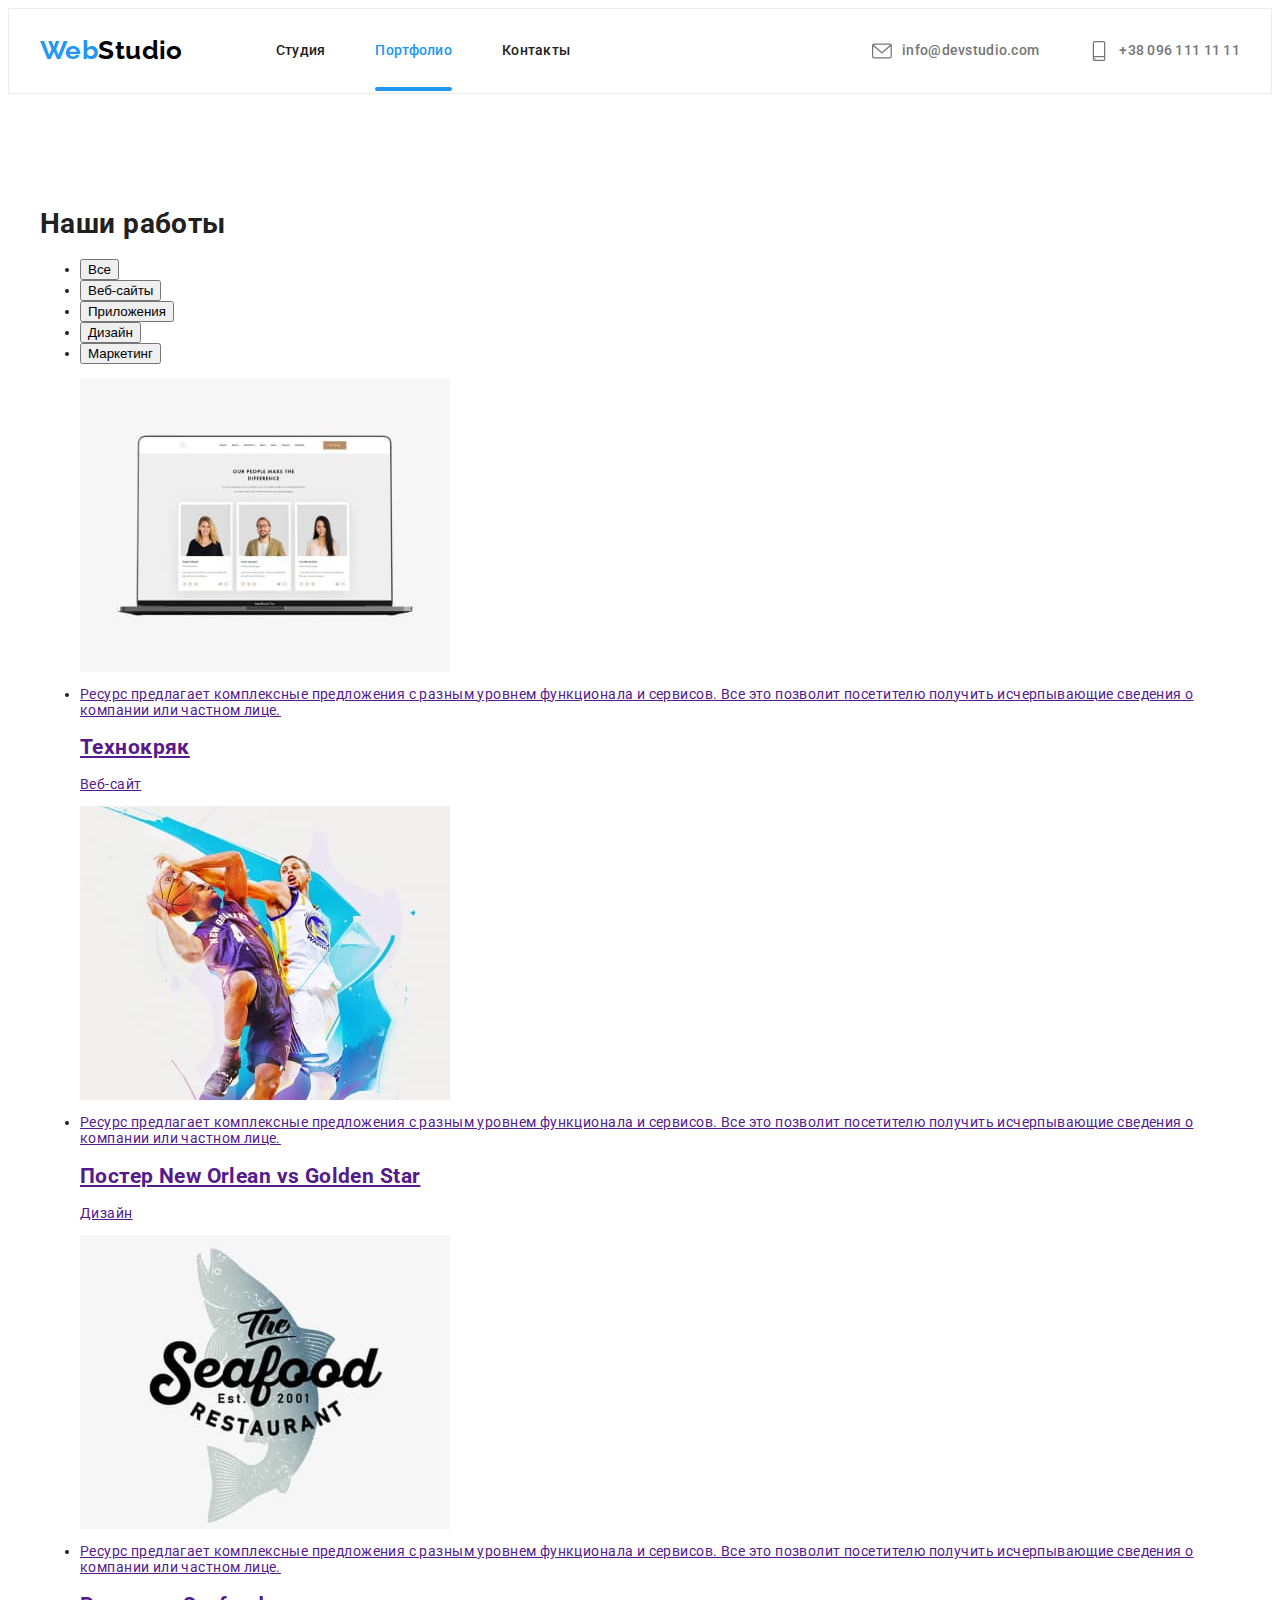
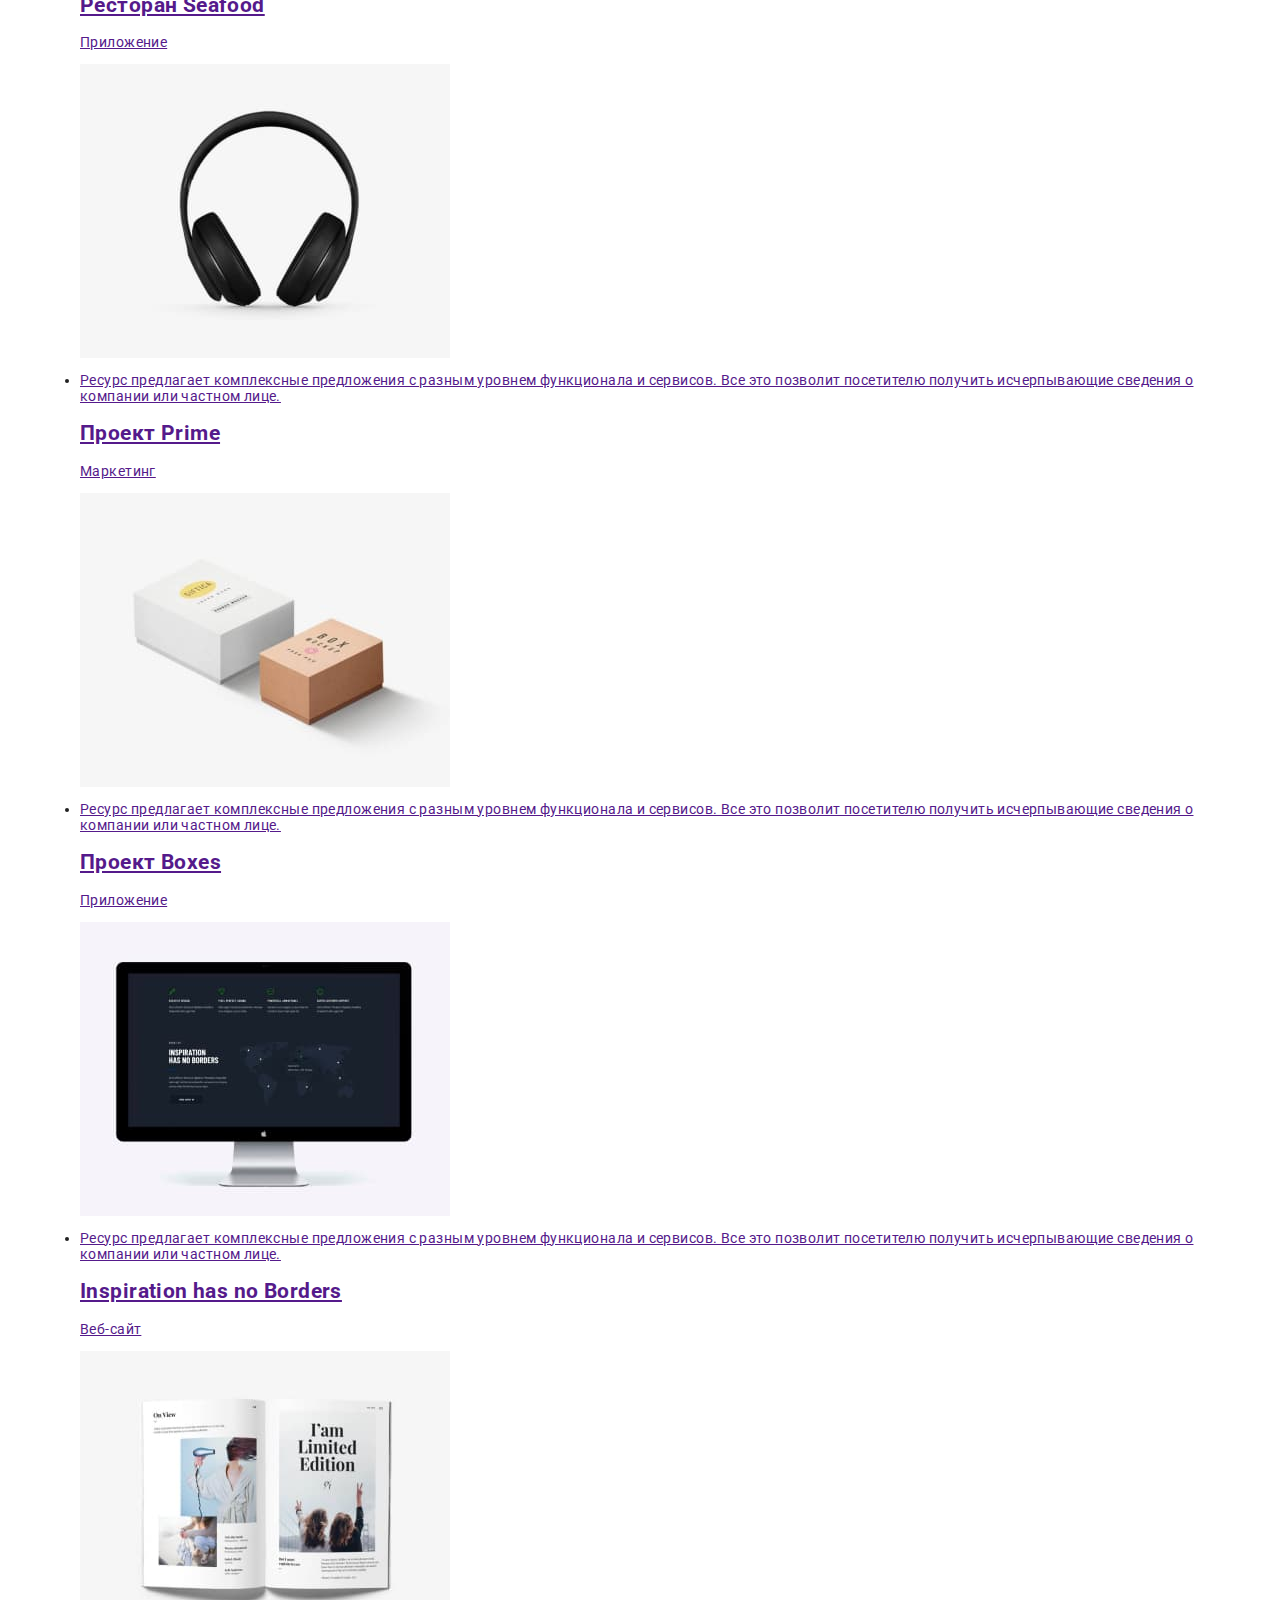
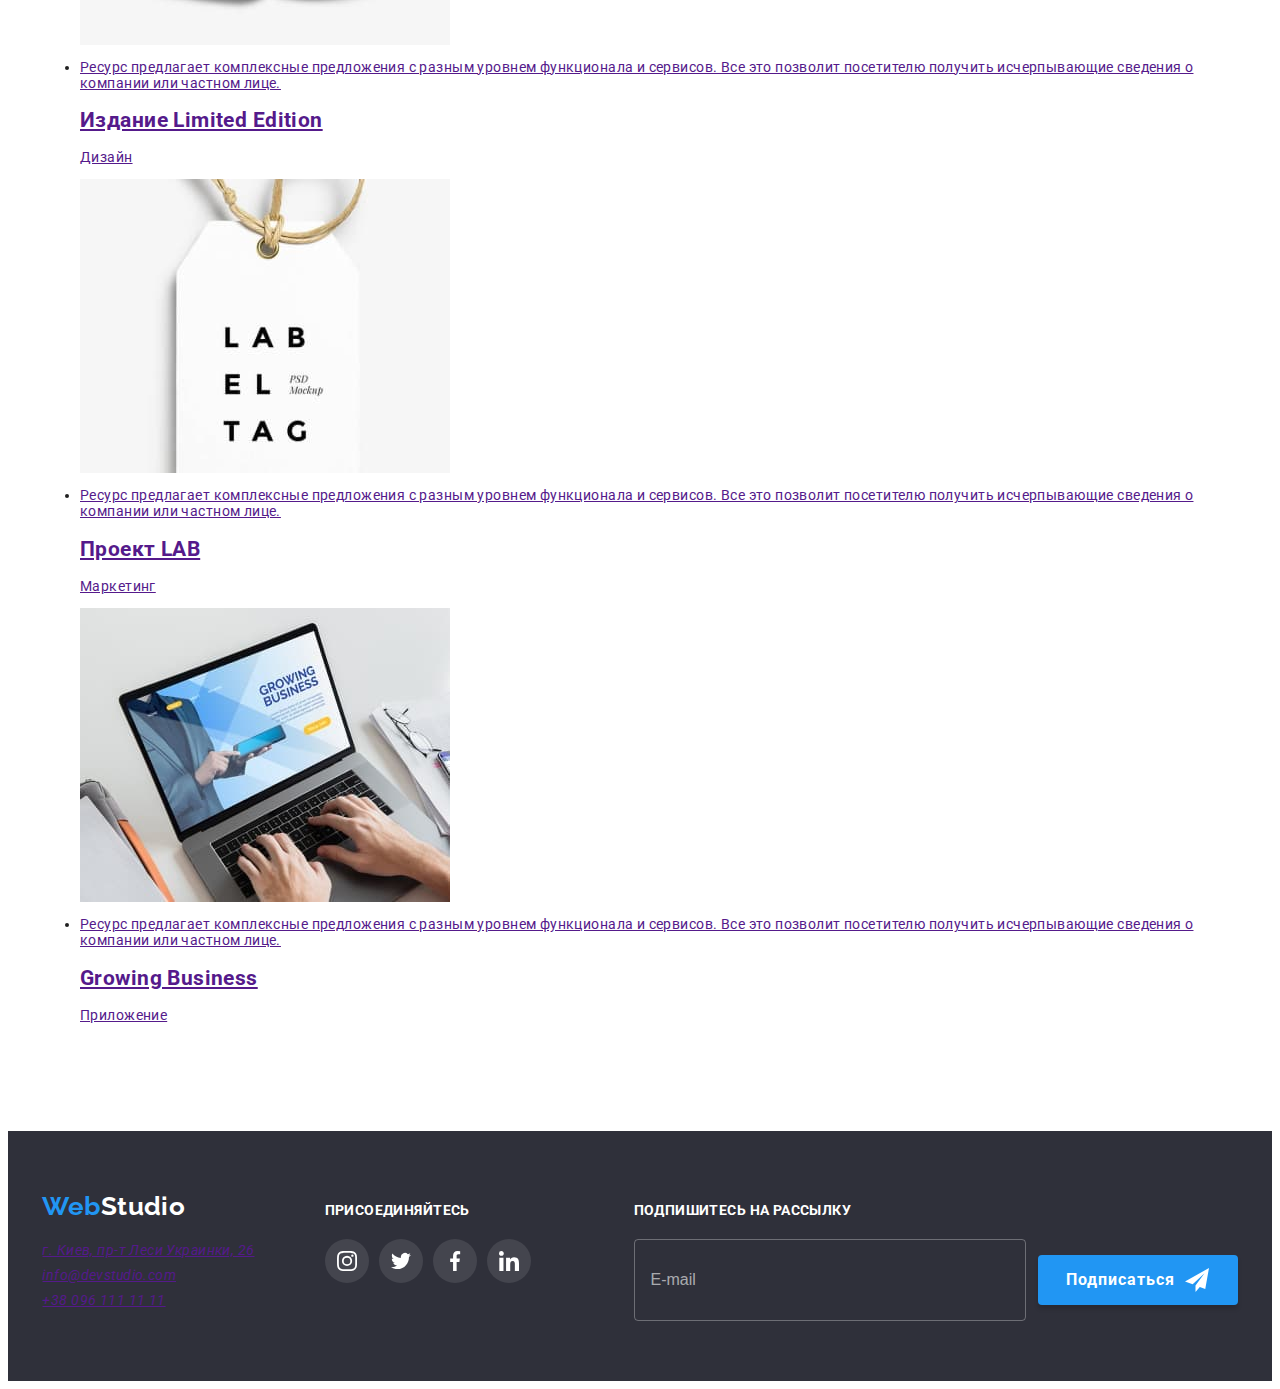
==== commit 3d2c760d: "Додає розподіл головної сторінки" ====
--- a/portfolio.html
+++ b/portfolio.html
@@ -16,7 +16,7 @@
       crossorigin="anonymous"
       referrerpolicy="no-referrer"
     />
-    <link rel="stylesheet" href="./css/styles.css" />
+    <link rel="stylesheet" href="./css/main.min.css" />
   </head>
 
   <body>
--- a/css/main.min.css
+++ b/css/main.min.css
@@ -0,0 +1,2 @@
+body{background-color:#fff;color:#212121;font-family:Roboto, sans-serif;font-size:14px;letter-spacing:0.03em}img{display:block}.site-nav,.contact-nav,.feature-list,.activvity-list,.team-list,.social-list,.client-list,.contacts__list{padding:0;margin:0;list-style:none}.logo,.header__logo,.footer__logo,.site-nav__link,.contact-nav__link{text-decoration:none}.header__settings,.container,.footer__settings{margin-left:auto;margin-right:auto;width:1200px;padding-left:15px;padding-right:15px}.hero__button,.subscribe__button,.form__button{min-width:200px;padding:10px 10px;border-width:0;color:#fff;background-color:#2196f3;font-family:inherit;font-weight:700;font-size:16px;line-height:1.88;letter-spacing:0.06em;box-shadow:0px 4px 4px rgba(0,0,0,0.15);border-radius:4px;cursor:pointer;transition:background-color 250ms cubic-bezier(0.4, 0, 0.2, 1)}.section--feature .section__title{position:absolute;white-space:nowrap;width:1px;height:1px;overflow:hidden;border:0;padding:0;clip:rect(0 0 0 0);clip-path:inset(50%);margin:-1px}.section--feature,.section,.section--team{padding-top:94px;padding-bottom:94px}.section__title{margin-top:0;margin-bottom:50px;color:#212121;font-size:36px;line-height:1.17;text-align:center}.header{border:1px solid #ececec}.header__settings{display:flex;align-items:center;justify-content:space-between}.header__nav{display:flex;align-items:center;justify-content:center}.logo,.header__logo,.footer__logo{font-family:Raleway, sans-serif;font-weight:700;font-size:26px;line-height:1.19}.header__logo{padding-top:24px;padding-bottom:25px;margin-right:93px;color:#000}.logo__accent{color:#2196f3}.footer__logo{display:block;padding:0;margin-right:0;margin-bottom:20px;color:#fff}.site-nav{display:flex;align-items:center;justify-content:center}.site-nav__item:not(:last-child){margin-right:50px}.site-nav__link{display:flex;align-items:center;justify-content:center;padding-top:32px;padding-bottom:32px;justify-content:center;align-items:center;color:#212121;font-weight:500;line-height:1.14;letter-spacing:0.02em;transition:color 250ms cubic-bezier(0.4, 0, 0.2, 1)}.site-nav__link--current{color:#2196f3;position:relative}.site-nav__link--current::after{content:' ';display:block;margin-top:28px;position:absolute;bottom:0;left:0;width:100%;height:4px;background-color:#2196f3;border-radius:2px}.site-nav__link:hover,.site-nav__link:focus{color:#2196f3}.contact-nav{display:flex;align-items:center;justify-content:center}.contact-nav__item{align-items:center}.contact-nav__item:not(:last-child){margin-right:50px}.contact-nav__link{display:flex;align-items:center;justify-content:center;padding-top:32px;padding-bottom:32px;justify-content:center;align-items:center;color:#757575;font-weight:500;line-height:1.14;letter-spacing:0.02em;transition:color 250ms cubic-bezier(0.4, 0, 0.2, 1)}.contact-nav__link:hover,.contact-nav__link:focus{color:#2196f3}.contact__icon{margin-right:10px;fill:#757575;transition:fill 250ms cubic-bezier(0.4, 0, 0.2, 1)}.contact-nav__link:hover .contact__icon,.contact-nav__link:focus .contact__icon{fill:#2196f3}.hero{padding-top:200px;padding-bottom:200px;text-align:center;max-width:1600px;margin-left:auto;margin-right:auto;background-image:linear-gradient(to right, rgba(47,48,58,0.4), rgba(47,48,58,0.4)),url(../images/bg-picture.jpg);background-size:cover;background-repeat:no-repeat;background-position:center;background-color:var(--background-color-hero)}.hero__title{margin-top:0;margin-bottom:30px;margin-left:auto;margin-right:auto;width:696px;color:#fff;font-weight:900;font-size:44px;line-height:1.36;letter-spacing:0.06em;text-transform:uppercase}.hero__button:hover{background-color:#188ce8}.hero__button:focus{background-color:#188ce8}.section--feature{padding-bottom:0}.feature-list{display:flex;align-items:center;justify-content:center}.feature-list__item{width:calc((100%-90px) / 4)}.feature-list__item:not(:last-child){margin-right:30px}.feature-list__icon{display:flex;align-items:center;justify-content:center;background-color:#f5f4fa;height:120px;margin-bottom:30px}.feature-list__title{margin-top:0;margin-bottom:10px;font-size:14px;line-height:1.14;text-transform:uppercase}.feature-list__text{margin-top:0;margin-bottom:0;color:#757575;font-weight:400;line-height:1.71}.activvity-list{display:flex;align-items:center;justify-content:center}.activvity-list__item{position:relative}.activvity-list__item:not(:last-child){margin-right:30px}.activvity-list__text{position:absolute;right:0;bottom:0;margin:0;padding-top:27px;padding-bottom:27px;width:370px;height:70px;background-color:rgba(47,48,58,0.8);font-weight:700;line-height:1.14;text-align:center;text-transform:uppercase;color:#fff}.section--team{background-color:#f5f4fa}.team-list__item{width:calc((100%-90px) / 4);box-shadow:0px 1px 3px rgba(0,0,0,0.12),0px 1px 1px rgba(0,0,0,0.14),0px 2px 1px rgba(0,0,0,0.2);border-radius:0px 0px 4px 4px}.team-list__item:not(:last-child){margin-right:30px}.team-list{display:flex;align-items:center;justify-content:center}.team-member__descr{padding-top:30px;padding-bottom:30px;text-align:center}.team-member__title{margin-top:0;margin-bottom:10px;font-weight:500;font-size:16px;line-height:1.19}.team-member__text{margin-top:0;margin-bottom:16px;color:var(--secondary-text-color);font-size:16px;line-height:1.19}.social-list{display:flex;align-items:center;justify-content:center;padding-bottom:0}.social-list__item :not(:last-child){margin-right:10px}.social-list__link{display:flex;align-items:center;justify-content:center;width:44px;height:44px;border-radius:50%;transition:background-color 250ms cubic-bezier(0.4, 0, 0.2, 1)}.social-list__link--bgc{margin-right:10px;background-color:rgba(255,255,255,0.1);transition:background-color 250ms cubic-bezier(0.4, 0, 0.2, 1)}.social-list__link:hover,.social-list__link:focus{background-color:#2196f3}.social-list__icon{fill:#afb1b8;transition:fill 250ms cubic-bezier(0.4, 0, 0.2, 1)}.social-list__icon--white{fill:#fff}.social-list__link:hover .social-list__icon,.social-list__link:focus .social-list__icon{fill:#fff}.client-list{display:flex;align-items:center;justify-content:center}.client-list__item:not(:last-child){margin-right:30px}.company-link{display:flex;align-items:center;justify-content:center;width:170px;height:92px;border:1px solid #afb1b8;border-radius:4px;transition:border-color 250ms cubic-bezier(0.4, 0, 0.2, 1)}.company-link:hover,.company-link:focus{border-color:#2196f3}.company-link__icon{fill:#afb1b8;transition:fill 250ms cubic-bezier(0.4, 0, 0.2, 1)}.company-link:hover .company-link__icon,.company-link:focus .company-link__icon{fill:#2196f3}.footer{background-color:#2f303a;padding-top:60px;padding-bottom:60px}.footer__settings{display:flex;align-items:baseline;justify-content:center}.footer__nav{margin-right:70px}.block--right{margin-right:93px}.block__title{font-weight:700;font-size:14px;line-height:1.14;text-transform:uppercase;color:#fff;margin-bottom:20px;margin-top:0}.contacts__item:not(:last-child){margin-bottom:9px}.contacts__link{color:rgba(255,255,255,0.6);font-weight:400;line-height:1.71;font-style:normal}.contacts__link--adress{color:#fff}.contacts__link:hover,.contacts__link:focus{color:#2196f3}.subscribe{display:flex;align-items:center;justify-content:center}.subscribe__input{width:358px;height:50px;margin-right:12px;padding:15px 16px;border:1px solid rgba(255,255,255,0.3);border-radius:4px;background-color:transparent;color:rgba(255,255,255,0.6)}.subscribe__input::placeholder{font-weight:400;font-size:16px;line-height:1.25;color:rgba(255,255,255,0.6)}.subscribe__button{display:flex;align-items:center;justify-content:center}.subscribe__icon{margin-left:10px;fill:#fff}.backdrop{position:fixed;left:0;top:0;width:100%;height:100%;background-color:rgba(0,0,0,0.4);opacity:1;visibility:visible;transition:visibility 550ms cubic-bezier(0.4, 0, 0.2, 1),opacity 550ms cubic-bezier(0.4, 0, 0.2, 1)}.is-hidden{visibility:hidden;opacity:0;pointer-events:none}.backdrop.is-hidden .modal{transform:translate(-50%, -50%) scale(0.2)}.modal{position:absolute;top:50%;left:50%;padding:40px;width:528px;min-height:581px;background-color:#fff;transform:translate(-50%, -50%) scale(1);transition:transform 500ms cubic-bezier(0.4, 0, 0.2, 1)}.modal__title{margin-top:0;margin-bottom:12px;font-weight:700;font-size:20px;line-height:23px;text-align:center}.modal__button{display:flex;align-items:center;justify-content:center;position:fixed;top:8px;right:8px;width:30px;height:30px;border:1px solid rgba(0,0,0,0.1);border-radius:50%;padding:6px;background-color:#fff;fill:#000000;cursor:pointer}.modal__button:hover,.modal__button:focus{outline:transparent}.modal__icon{fill:#000000;transition:fill 250ms cubic-bezier(0.4, 0, 0.2, 1)}.modal__button:hover .modal__icon,.modal__button:focus .modal__icon{fill:#2196f3}.form__field{display:flex;position:relative;flex-direction:column;margin-bottom:10px}.form__label{margin-bottom:4px;font-weight:400;font-size:12px;line-height:1.14;letter-spacing:0.01em;color:#757575}.form__input{border:1px solid rgba(33,33,33,0.2);border-radius:4px;padding:12px 11px;padding-left:42px;height:40px;outline:transparent;transition:border 250ms cubic-bezier(0.4, 0, 0.2, 1)}.form__field:hover .form__input,.form__field:focus-within .form__input{border:1px solid #2196f3}.form__icon{position:absolute;bottom:11px;left:12px;fill:#212121;pointer-events:none;transition:fill 250ms cubic-bezier(0.4, 0, 0.2, 1)}.form__field:hover .form__icon,.form__field:focus-within .form__icon{fill:#2196f3}.form__comment{margin-bottom:20px}.form__comment-text{min-height:120px;padding:12px 16px;border:1px solid rgba(33,33,33,0.2);border-radius:4px;outline:transparent;resize:none;transition:border 250ms var(--timing-function)}.form__comment-text::placeholder{font-weight:400;font-size:12px;line-height:1.17;letter-spacing:0.01em;color:rgba(117,117,117,0.5)}.form__agreement{display:flex;align-items:center;justify-content:center;flex-direction:row;margin-bottom:30px}.form__checkbox{position:absolute;white-space:nowrap;width:1px;height:1px;overflow:hidden;border:0;padding:0;clip:rect(0 0 0 0);clip-path:inset(50%);margin:-1px}.form__checkbox-text{font-weight:400;line-height:1.71;color:#757575}.form__checkbox-link{color:#2196f3}.form__checkbox-icon{display:inline-block;width:16px;height:15px;margin-right:8px;border:2px solid #212121}.form__checkbox:checked+.form__checkbox-icon{border:transparent;background-image:url(/images/icons/icon-check.svg)}.form__checkbox-icon:focus{border:transparent;background-image:url(/images/icons/icon-check.svg);outline:transparent}.form__button{display:block;margin-right:auto;margin-left:auto;transition:background-color 250ms cubic-bezier(0.4, 0, 0.2, 1)}.form__button:hover,.form__button:focus{background-color:#188ce8;outline:transparent}
+/*# sourceMappingURL=main.min.css.map */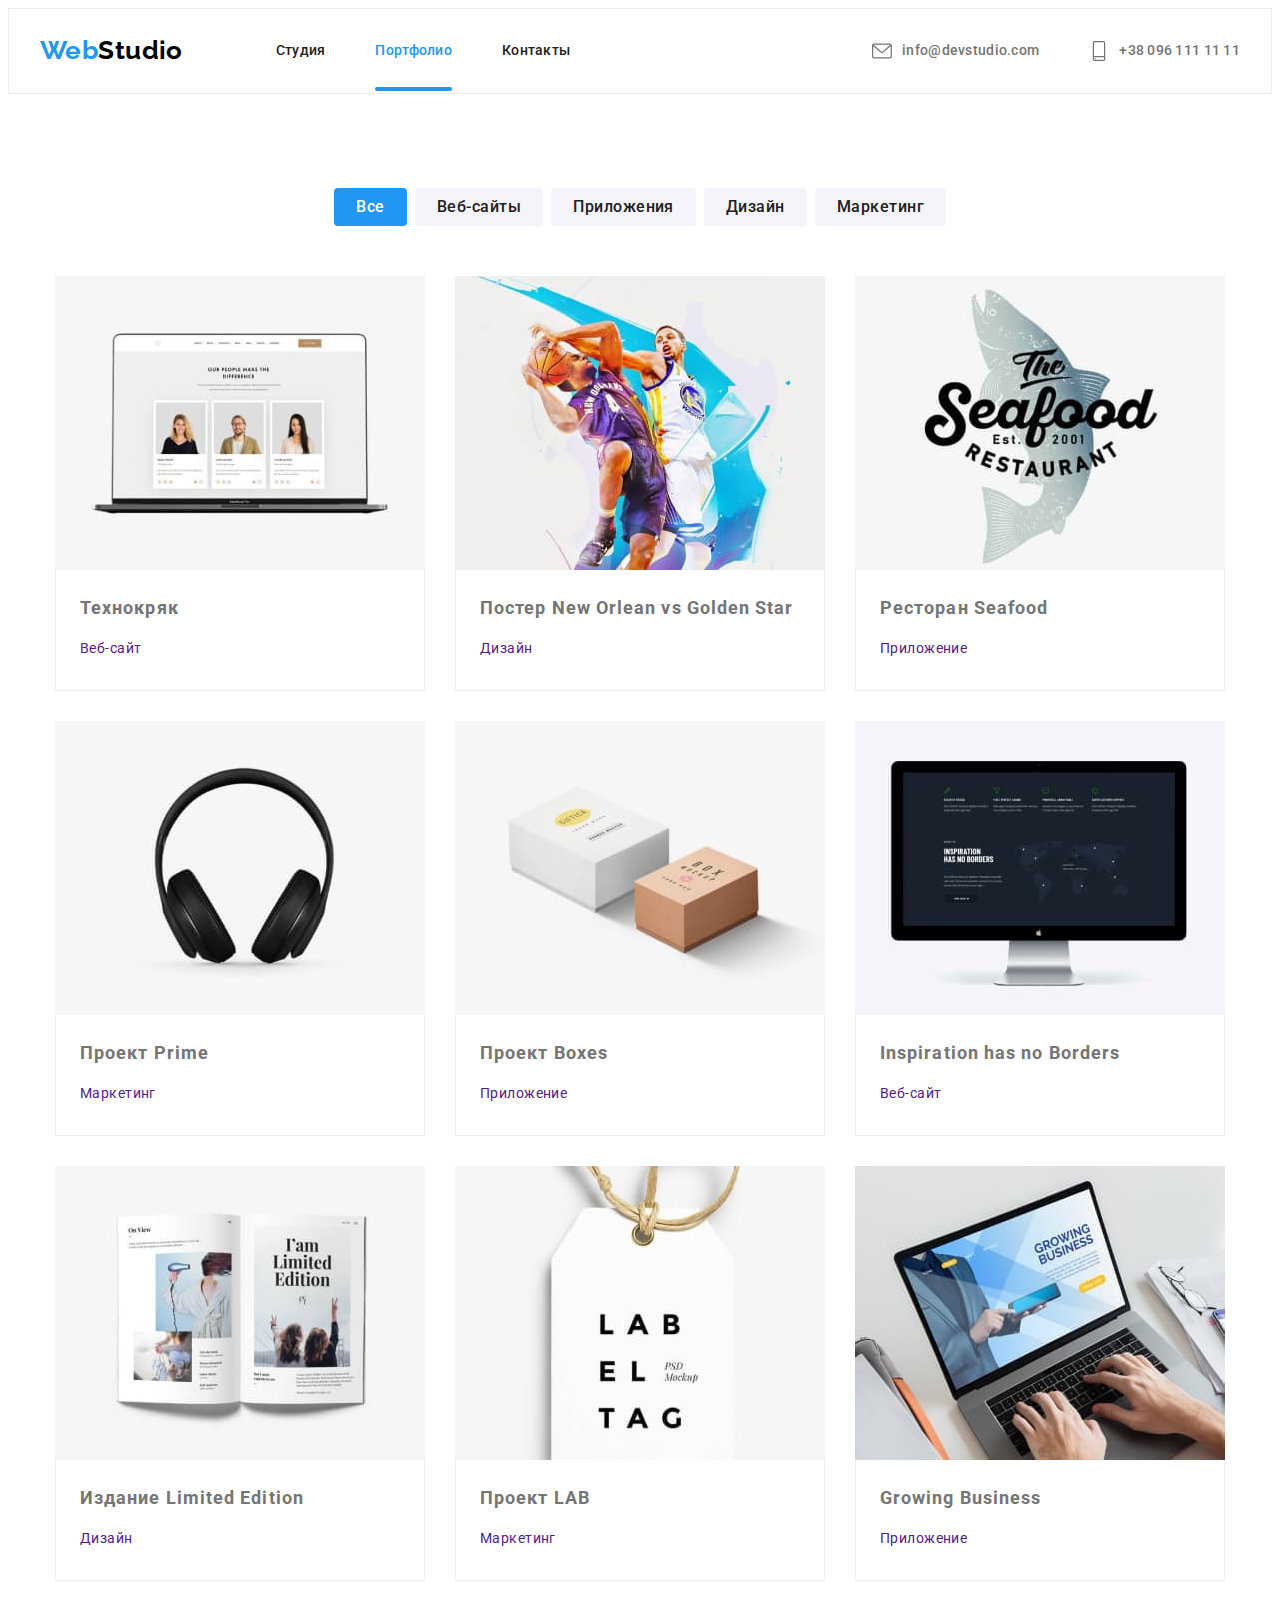
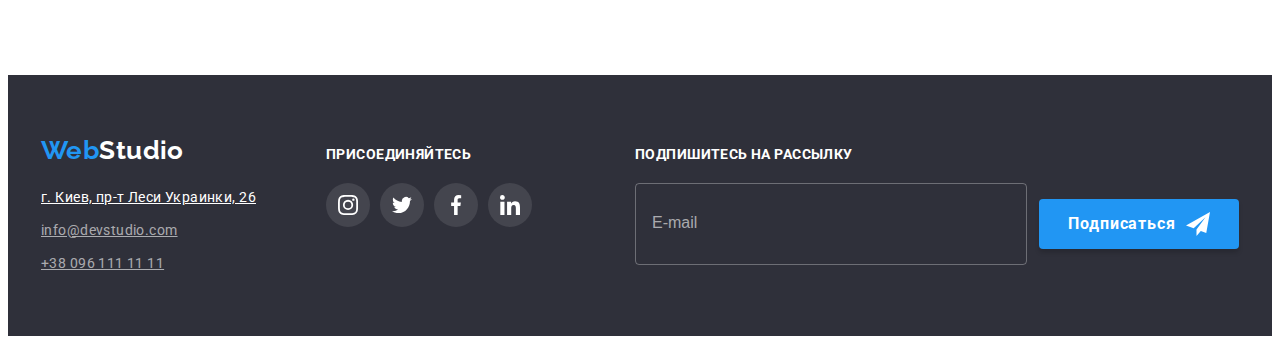
==== commit 760ec629: "Додає розподіл сторінки Portfolio" ====
--- a/portfolio.html
+++ b/portfolio.html
@@ -16,7 +16,7 @@
       crossorigin="anonymous"
       referrerpolicy="no-referrer"
     />
-    <link rel="stylesheet" href="./css/main.min.css" />
+    <link rel="stylesheet" href="./css/portfolioMain.min.css" />
   </head>
 
   <body>
@@ -65,7 +65,7 @@
       <section class="section">
         <div class="container">
           <!-- Кнопки-фильтры -->
-          <h1 class="visually-hidden">Наши работы</h1>
+          <h1 class="page-title visually-hidden">Наши работы</h1>
           <ul class="filter list flex">
             <li class="filter__item">
               <button type="button" class="filter__button filter__button--active">Все</button>
@@ -282,15 +282,15 @@
           <address class="contacts">
             <ul class="contacts__list list">
               <li class="contacts__item">
-                <a href="" class="contacts__item contacts__item--adress link">
+                <a href="" class="contacts__link contacts__link--adress link">
                   г. Киев, пр-т Леси Украинки, 26</a
                 >
               </li>
               <li class="contacts__item">
-                <a href="" class="contacts__item email link"> info@devstudio.com</a>
+                <a href="" class="contacts__link contacts__link--email link"> info@devstudio.com</a>
               </li>
               <li class="contacts__item">
-                <a href="" class="contacts__item tel link"> +38 096 111 11 11</a>
+                <a href="" class="contacts__link contacts__link--tel link"> +38 096 111 11 11</a>
               </li>
             </ul>
           </address>
--- a/css/portfolioMain.min.css
+++ b/css/portfolioMain.min.css
@@ -0,0 +1,2 @@
+body{background-color:#fff;color:#212121;font-family:Roboto, sans-serif;font-size:14px;letter-spacing:0.03em}img{display:block}.site-nav,.contact-nav,.filter,.card-set,.social-list,.contacts__list{padding:0;margin:0;list-style:none}.logo,.header__logo,.footer__logo,.site-nav__link,.contact-nav__link,.example{text-decoration:none}.header__settings,.container,.footer__settings{margin-left:auto;margin-right:auto;width:1200px;padding-left:15px;padding-right:15px}.subscribe__button{min-width:200px;padding:10px 10px;border-width:0;color:#fff;background-color:#2196f3;font-family:inherit;font-weight:700;font-size:16px;line-height:1.88;letter-spacing:0.06em;box-shadow:0px 4px 4px rgba(0,0,0,0.15);border-radius:4px;cursor:pointer;transition:background-color 250ms cubic-bezier(0.4, 0, 0.2, 1)}.page-title{position:absolute;white-space:nowrap;width:1px;height:1px;overflow:hidden;border:0;padding:0;clip:rect(0 0 0 0);clip-path:inset(50%);margin:-1px}.section{padding-top:94px;padding-bottom:94px}.header{border:1px solid #ececec}.header__settings{display:flex;align-items:center;justify-content:space-between}.header__nav{display:flex;align-items:center;justify-content:center}.logo,.header__logo,.footer__logo{font-family:Raleway, sans-serif;font-weight:700;font-size:26px;line-height:1.19}.header__logo{padding-top:24px;padding-bottom:25px;margin-right:93px;color:#000}.logo__accent{color:#2196f3}.footer__logo{display:block;padding:0;margin-right:0;margin-bottom:20px;color:#fff}.site-nav{display:flex;align-items:center;justify-content:center}.site-nav__item:not(:last-child){margin-right:50px}.site-nav__link{display:flex;align-items:center;justify-content:center;padding-top:32px;padding-bottom:32px;justify-content:center;align-items:center;color:#212121;font-weight:500;line-height:1.14;letter-spacing:0.02em;transition:color 250ms cubic-bezier(0.4, 0, 0.2, 1)}.site-nav__link--current{color:#2196f3;position:relative}.site-nav__link--current::after{content:' ';display:block;margin-top:28px;position:absolute;bottom:0;left:0;width:100%;height:4px;background-color:#2196f3;border-radius:2px}.site-nav__link:hover,.site-nav__link:focus{color:#2196f3}.contact-nav{display:flex;align-items:center;justify-content:center}.contact-nav__item{align-items:center}.contact-nav__item:not(:last-child){margin-right:50px}.contact-nav__link{display:flex;align-items:center;justify-content:center;padding-top:32px;padding-bottom:32px;justify-content:center;align-items:center;color:#757575;font-weight:500;line-height:1.14;letter-spacing:0.02em;transition:color 250ms cubic-bezier(0.4, 0, 0.2, 1)}.contact-nav__link:hover,.contact-nav__link:focus{color:#2196f3}.contact__icon{margin-right:10px;fill:#757575;transition:fill 250ms cubic-bezier(0.4, 0, 0.2, 1)}.contact-nav__link:hover .contact__icon,.contact-nav__link:focus .contact__icon{fill:#2196f3}.filter{display:flex;align-items:center;justify-content:center;margin-bottom:50px}.filter__item:not(:last-child){margin-right:8px}.filter__button{min-width:73px;padding:6px 22px;border-radius:4px;border:none;box-shadow:none;color:#212121;background-color:#f5f4fa;font-family:inherit;font-weight:500;font-size:16px;line-height:1.62;letter-spacing:0.03em;text-align:center;cursor:pointer;transition:background-color 250ms cubic-bezier(0.4, 0, 0.2, 1),color 250ms cubic-bezier(0.4, 0, 0.2, 1),box-shadow 250ms cubic-bezier(0.4, 0, 0.2, 1)}.filter__button:hover,.filter__button:focus{color:#fff;background-color:#2196f3;box-shadow:0px 3px 1px rgba(0,0,0,0.1),0px 1px 2px rgba(0,0,0,0.08),0px 2px 2px rgba(0,0,0,0.12)}.filter__button--active{color:#fff;background-color:#2196f3}.card-set{display:flex;align-items:center;justify-content:center;flex-wrap:wrap}.card-set__item{width:370px;margin-right:30px;margin-bottom:30px}.card-set__item:nth-child(3n){margin-right:0}.card-set__item:nth-last-child(-n+3){margin-bottom:0}.example{display:block;box-shadow:none;transition:box-shadow 250ms cubic-bezier(0.4, 0, 0.2, 1)}.example:hover,.example:focus{box-shadow:0px 1px 1px rgba(0,0,0,0.12),0px 4px 4px rgba(0,0,0,0.06),1px 4px 6px rgba(0,0,0,0.16)}.example__thumb{position:relative;overflow:hidden}.example__overlay{position:absolute;top:0;right:0;width:100%;height:100%;padding:63px 24px;transform:translateY(100%);transition:transform 250ms cubic-bezier(0.4, 0, 0.2, 1);opacity:1;font-weight:400;font-size:18px;line-height:1.56;letter-spacing:0.03em;color:#fff;background:rgba(33,150,243,0.9)}.card-set__item:hover .example__overlay{transform:translateY(0%)}.example__descr{padding-top:20px;padding-bottom:20px;padding-left:24px;padding-right:24px;border-bottom:1px solid #eeeeee;border-right:1px solid #eeeeee;border-left:1px solid #eeeeee}.examples__text{margin-top:0;margin-bottom:0;color:#757575;font-weight:400;font-size:16px;line-height:1.88;letter-spacing:0.03em}.example__title{margin-top:0;margin-bottom:4px;color:#757575;font-weight:700;font-size:18px;line-height:2;letter-spacing:0.06em}.footer{background-color:#2f303a;padding-top:60px;padding-bottom:60px}.footer__settings{display:flex;align-items:baseline;justify-content:center}.footer__nav{margin-right:70px}.block--right{margin-right:93px}.block__title{font-weight:700;font-size:14px;line-height:1.14;text-transform:uppercase;color:#fff;margin-bottom:20px;margin-top:0}.social-list{display:flex;align-items:center;justify-content:center;padding-bottom:0}.social-list__item :not(:last-child){margin-right:10px}.social-list__link{display:flex;align-items:center;justify-content:center;width:44px;height:44px;border-radius:50%;transition:background-color 250ms cubic-bezier(0.4, 0, 0.2, 1)}.social-list__link--bgc{margin-right:10px;background-color:rgba(255,255,255,0.1);transition:background-color 250ms cubic-bezier(0.4, 0, 0.2, 1)}.social-list__link:hover,.social-list__link:focus{background-color:#2196f3}.social-list__icon{fill:#afb1b8;transition:fill 250ms cubic-bezier(0.4, 0, 0.2, 1)}.social-list__icon--white{fill:#fff}.social-list__link:hover .social-list__icon,.social-list__link:focus .social-list__icon{fill:#fff}.contacts__item:not(:last-child){margin-bottom:9px}.contacts__link{color:rgba(255,255,255,0.6);font-weight:400;line-height:1.71;font-style:normal}.contacts__link--adress{color:#fff}.contacts__link:hover,.contacts__link:focus{color:#2196f3}.subscribe{display:flex;align-items:center;justify-content:center}.subscribe__input{width:358px;height:50px;margin-right:12px;padding:15px 16px;border:1px solid rgba(255,255,255,0.3);border-radius:4px;background-color:transparent;color:rgba(255,255,255,0.6)}.subscribe__input::placeholder{font-weight:400;font-size:16px;line-height:1.25;color:rgba(255,255,255,0.6)}.subscribe__button{display:flex;align-items:center;justify-content:center}.subscribe__icon{margin-left:10px;fill:#fff}
+/*# sourceMappingURL=portfolioMain.min.css.map */